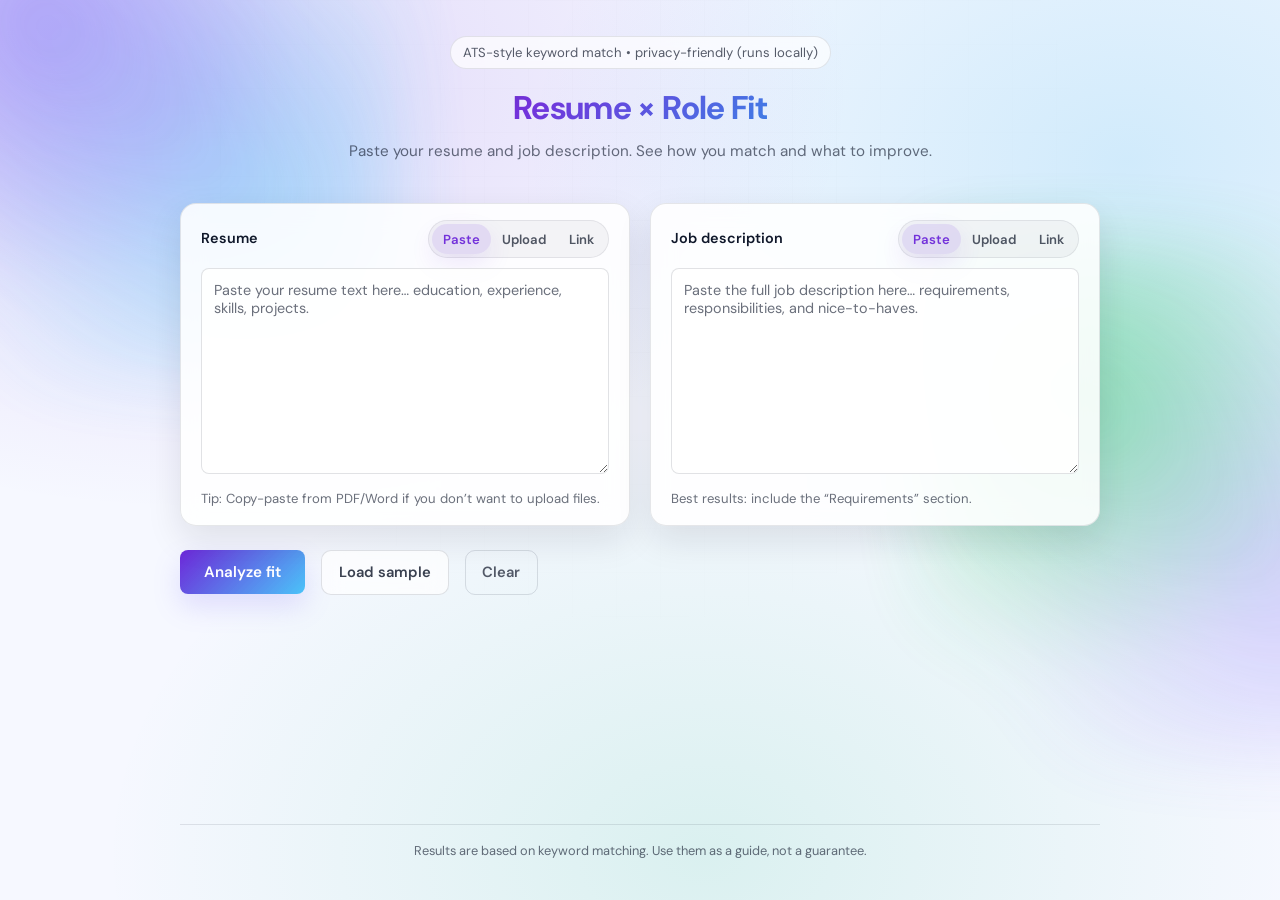
==== static/index.html @ 7de111f0 "Add files via upload" ====
<!DOCTYPE html>
<html lang="en">
<head>
  <meta charset="UTF-8" />
  <meta name="viewport" content="width=device-width, initial-scale=1.0" />
  <title>Resume × Role Fit</title>
  <link rel="preconnect" href="https://fonts.googleapis.com" />
  <link rel="preconnect" href="https://fonts.gstatic.com" crossorigin />
  <link href="https://fonts.googleapis.com/css2?family=DM+Sans:ital,opsz,wght@0,9..40,400;0,9..40,500;0,9..40,600;0,9..40,700&family=JetBrains+Mono:wght@400;500&display=swap" rel="stylesheet" />
  <link rel="stylesheet" href="styles.css" />
</head>
<body>
  <div class="bg" aria-hidden="true">
    <div class="blob blob-a"></div>
    <div class="blob blob-b"></div>
    <div class="grid"></div>
  </div>

  <div class="app">
    <header class="header">
      <div class="badge">ATS-style keyword match • privacy-friendly (runs locally)</div>
      <h1>Resume × Role Fit</h1>
      <p class="tagline">Paste your resume and job description. See how you match and what to improve.</p>
    </header>

    <main class="main">
      <section class="inputs">
        <div class="input-card">
          <div class="input-head">
            <label for="resume">Resume</label>
            <div class="mode-tabs" data-group="resume" role="tablist" aria-label="Resume input mode">
              <button type="button" class="tab is-active" data-mode="paste" role="tab" aria-selected="true">Paste</button>
              <button type="button" class="tab" data-mode="file" role="tab" aria-selected="false">Upload</button>
              <button type="button" class="tab" data-mode="link" role="tab" aria-selected="false">Link</button>
            </div>
          </div>

          <div class="mode-panel" data-group="resume" data-mode="paste">
            <textarea id="resume" placeholder="Paste your resume text here… education, experience, skills, projects." rows="10"></textarea>
            <p class="hint">Tip: Copy-paste from PDF/Word if you don’t want to upload files.</p>
          </div>

          <div class="mode-panel is-hidden" data-group="resume" data-mode="file">
            <input id="resume-file" class="file" type="file" accept=".pdf,.docx,.txt,.png,.jpg,.jpeg,.webp" />
            <p class="hint">Supported: PDF, DOCX, TXT. Images use OCR (may require installing Tesseract).</p>
          </div>

          <div class="mode-panel is-hidden" data-group="resume" data-mode="link">
            <input id="resume-link" class="text" type="url" inputmode="url" placeholder="Paste a link to the resume / listing (PDF, DOCX, or a webpage)" />
            <p class="hint">If the link is private or requires login, paste the text instead.</p>
          </div>
        </div>
        <div class="input-card">
          <div class="input-head">
            <label for="job">Job description</label>
            <div class="mode-tabs" data-group="job" role="tablist" aria-label="Job input mode">
              <button type="button" class="tab is-active" data-mode="paste" role="tab" aria-selected="true">Paste</button>
              <button type="button" class="tab" data-mode="file" role="tab" aria-selected="false">Upload</button>
              <button type="button" class="tab" data-mode="link" role="tab" aria-selected="false">Link</button>
            </div>
          </div>

          <div class="mode-panel" data-group="job" data-mode="paste">
            <textarea id="job" placeholder="Paste the full job description here… requirements, responsibilities, and nice-to-haves." rows="10"></textarea>
            <p class="hint">Best results: include the “Requirements” section.</p>
          </div>

          <div class="mode-panel is-hidden" data-group="job" data-mode="file">
            <input id="job-file" class="file" type="file" accept=".pdf,.docx,.txt,.png,.jpg,.jpeg,.webp" />
            <p class="hint">Supported: PDF, DOCX, TXT. Images use OCR (may require installing Tesseract).</p>
          </div>

          <div class="mode-panel is-hidden" data-group="job" data-mode="link">
            <input id="job-link" class="text" type="url" inputmode="url" placeholder="Paste the job post link (webpage or PDF)" />
            <p class="hint">If the job post is behind a login, paste the text instead.</p>
          </div>
        </div>
      </section>

      <div class="actions">
        <button type="button" id="analyze" class="btn-analyze">Analyze fit</button>
        <button type="button" id="sample" class="btn-secondary">Load sample</button>
        <button type="button" id="clear" class="btn-ghost">Clear</button>
        <p id="status" class="status" aria-live="polite"></p>
      </div>

      <section id="results" class="results hidden" aria-live="polite">
        <div class="mini-stats" role="group" aria-label="Match summary">
          <div class="mini-stat">
            <div class="mini-k">Matched</div>
            <div class="mini-v"><span id="matched-count">—</span> / <span id="required-count">—</span></div>
          </div>
          <div class="mini-stat">
            <div class="mini-k">Gaps</div>
            <div class="mini-v" id="gap-count">—</div>
          </div>
          <div class="mini-stat">
            <div class="mini-k">Tip</div>
            <div class="mini-v mini-tip">Add missing skills to projects/experience bullets (only if true).</div>
          </div>
        </div>

        <div class="score-cards">
          <div class="score-card compatibility">
            <div class="score-top">
              <div>
                <span class="score-label">Compatibility</span>
                <p class="score-hint">How many job skills you already show</p>
              </div>
              <div id="compat-ring" class="ring" style="--p: 0">
                <div class="ring-inner">
                  <div class="ring-value"><span id="compat-value">—</span><span class="ring-suffix">%</span></div>
                  <div class="ring-sub">match</div>
                </div>
              </div>
            </div>
          </div>
          <div class="score-card chance">
            <div class="score-top">
              <div>
                <span class="score-label">Selection chance</span>
                <p class="score-hint">Heuristic shortlist estimate (guidance only)</p>
              </div>
              <div id="chance-ring" class="ring ring-accent" style="--p: 0">
                <div class="ring-inner">
                  <div class="ring-value"><span id="chance-value">—</span><span class="ring-suffix">%</span></div>
                  <div class="ring-sub">chance</div>
                </div>
              </div>
            </div>
          </div>
        </div>

        <div class="panels">
          <div class="panel strong">
            <h2>You’re strong in</h2>
            <p class="panel-desc">Skills from the job that appear in your resume.</p>
            <ul id="strong-list" class="skill-list"></ul>
          </div>
          <div class="panel improve">
            <h2>Consider working on</h2>
            <p class="panel-desc">Skills the job asks for that aren’t clearly reflected yet.</p>
            <ul id="improve-list" class="skill-list"></ul>
          </div>
          <div class="panel other">
            <h2>Other relevant skills</h2>
            <p class="panel-desc">Skills in your resume that weren’t in the job description.</p>
            <ul id="other-list" class="skill-list"></ul>
          </div>
        </div>

        <div class="insights">
          <div class="insight-card">
            <h2>Fit summary</h2>
            <p id="fit-summary" class="insight-text">—</p>
          </div>

          <div class="insight-card">
            <h2>Major alignment</h2>
            <div id="alignment-list" class="stack"></div>
            <h3 class="subhead">Major gaps</h3>
            <div id="gaps-list" class="stack"></div>
          </div>

          <div class="insight-card">
            <h2>Topics to prepare</h2>
            <div id="topics-list" class="topics"></div>
          </div>
        </div>
      </section>
    </main>

    <footer class="footer">
      <p>Results are based on keyword matching. Use them as a guide, not a guarantee.</p>
    </footer>
  </div>
  <script src="script.js"></script>
</body>
</html>
---- static/styles.css ----
:root {
  --bg: #f6f8ff;
  --surface: rgba(255, 255, 255, 0.88);
  --surface2: rgba(255, 255, 255, 0.72);
  --border: rgba(17, 24, 39, 0.10);
  --text: #0f172a;
  --text-muted: rgba(15, 23, 42, 0.62);
  --accent: #6d28d9;
  --accent-dim: #5b21b6;
  --accent2: #10b981;
  --accent3: #0ea5e9;
  --strong: #4ade80;
  --improve: #fbbf24;
  --other: #60a5fa;
  --radius: 12px;
  --radius-lg: 16px;
  --shadow: 0 20px 65px rgba(15, 23, 42, 0.12);
  --shadow-soft: 0 14px 35px rgba(15, 23, 42, 0.10);
  --font: "DM Sans", system-ui, sans-serif;
  --font-mono: "JetBrains Mono", monospace;
}

* {
  box-sizing: border-box;
}

body {
  margin: 0;
  min-height: 100vh;
  background: radial-gradient(1100px 700px at 15% 10%, rgba(109, 40, 217, 0.16), transparent 60%),
              radial-gradient(1000px 720px at 88% 18%, rgba(14, 165, 233, 0.16), transparent 60%),
              radial-gradient(1000px 720px at 55% 95%, rgba(16, 185, 129, 0.12), transparent 60%),
              var(--bg);
  color: var(--text);
  font-family: var(--font);
  font-size: 16px;
  line-height: 1.5;
}

.bg {
  position: fixed;
  inset: 0;
  pointer-events: none;
  z-index: 0;
}

.blob {
  position: absolute;
  width: 520px;
  height: 520px;
  filter: blur(36px);
  opacity: 0.85;
  transform: translate3d(0, 0, 0);
}

.blob-a {
  left: -120px;
  top: -140px;
  background: radial-gradient(circle at 30% 30%, rgba(124, 108, 246, 0.65), transparent 55%),
              radial-gradient(circle at 70% 65%, rgba(56, 189, 248, 0.45), transparent 60%);
}

.blob-b {
  right: -160px;
  top: 240px;
  background: radial-gradient(circle at 30% 30%, rgba(34, 197, 94, 0.55), transparent 55%),
              radial-gradient(circle at 70% 65%, rgba(124, 108, 246, 0.35), transparent 60%);
}

.grid {
  position: absolute;
  inset: 0;
  opacity: 0.18;
  background-image:
    linear-gradient(to right, rgba(15, 23, 42, 0.06) 1px, transparent 1px),
    linear-gradient(to bottom, rgba(15, 23, 42, 0.06) 1px, transparent 1px);
  background-size: 44px 44px;
  mask-image: radial-gradient(circle at 50% 20%, rgba(0,0,0,1), transparent 72%);
}

.app {
  max-width: 960px;
  margin: 0 auto;
  padding: 2.25rem 1.25rem 2.5rem;
  min-height: 100vh;
  display: flex;
  flex-direction: column;
  position: relative;
  z-index: 1;
}

.header {
  text-align: center;
  margin-bottom: 2.5rem;
}

.badge {
  display: inline-flex;
  align-items: center;
  gap: 0.5rem;
  padding: 0.35rem 0.75rem;
  margin-bottom: 0.9rem;
  border-radius: 999px;
  background: rgba(255, 255, 255, 0.70);
  border: 1px solid rgba(15, 23, 42, 0.10);
  color: rgba(15, 23, 42, 0.70);
  font-size: 0.82rem;
  backdrop-filter: blur(10px);
}

.header h1 {
  font-size: 2.05rem;
  font-weight: 700;
  letter-spacing: -0.02em;
  margin: 0 0 0.5rem;
  background: linear-gradient(135deg, rgba(15, 23, 42, 1) 0%, rgba(109, 40, 217, 0.95) 38%, rgba(14, 165, 233, 0.92) 82%);
  -webkit-background-clip: text;
  -webkit-text-fill-color: transparent;
  background-clip: text;
}

.tagline {
  color: var(--text-muted);
  font-size: 0.95rem;
  margin: 0;
}

.main {
  flex: 1;
}

.inputs {
  display: grid;
  grid-template-columns: 1fr 1fr;
  gap: 1.25rem;
  margin-bottom: 1.5rem;
}

@media (max-width: 700px) {
  .inputs {
    grid-template-columns: 1fr;
  }
}

.input-card {
  background: var(--surface);
  border: 1px solid var(--border);
  border-radius: var(--radius-lg);
  padding: 1rem 1.25rem;
  box-shadow: var(--shadow-soft);
  backdrop-filter: blur(12px);
}

.input-head {
  display: flex;
  align-items: center;
  justify-content: space-between;
  gap: 0.75rem;
  margin-bottom: 0.65rem;
}

.input-card label {
  display: block;
  font-weight: 600;
  font-size: 0.9rem;
  margin-bottom: 0;
  color: var(--text);
}

.mode-tabs {
  display: inline-flex;
  align-items: center;
  padding: 0.2rem;
  border-radius: 999px;
  background: rgba(15, 23, 42, 0.04);
  border: 1px solid rgba(15, 23, 42, 0.08);
}

.tab {
  appearance: none;
  border: 0;
  background: transparent;
  color: rgba(15, 23, 42, 0.72);
  font-family: var(--font);
  font-weight: 600;
  font-size: 0.82rem;
  padding: 0.38rem 0.7rem;
  border-radius: 999px;
  cursor: pointer;
  transition: background 0.2s, color 0.2s, box-shadow 0.2s;
}

.tab:hover {
  background: rgba(15, 23, 42, 0.05);
}

.tab.is-active {
  background: rgba(109, 40, 217, 0.12);
  color: rgba(109, 40, 217, 0.95);
  box-shadow: 0 10px 25px rgba(109, 40, 217, 0.10);
}

.mode-panel.is-hidden {
  display: none;
}

.hint {
  margin: 0.5rem 0 0;
  font-size: 0.82rem;
  color: var(--text-muted);
}

.input-card input.text {
  width: 100%;
  padding: 0.75rem;
  background: rgba(255, 255, 255, 0.85);
  border: 1px solid rgba(15, 23, 42, 0.12);
  border-radius: 10px;
  color: var(--text);
  font-family: var(--font);
  font-size: 0.92rem;
  transition: border-color 0.2s, box-shadow 0.2s;
}

.input-card input.text::placeholder {
  color: rgba(15, 23, 42, 0.45);
}

.input-card input.text:focus {
  outline: none;
  border-color: rgba(109, 40, 217, 0.55);
  box-shadow: 0 0 0 4px rgba(109, 40, 217, 0.12);
}

.input-card input.file {
  width: 100%;
}

.input-card textarea {
  width: 100%;
  min-height: 180px;
  padding: 0.75rem;
  background: rgba(255, 255, 255, 0.85);
  border: 1px solid rgba(15, 23, 42, 0.12);
  border-radius: 8px;
  color: var(--text);
  font-family: var(--font);
  font-size: 0.9rem;
  resize: vertical;
  transition: border-color 0.2s, box-shadow 0.2s;
}

.input-card textarea::placeholder {
  color: var(--text-muted);
}

.input-card textarea:focus {
  outline: none;
  border-color: rgba(109, 40, 217, 0.55);
  box-shadow: 0 0 0 4px rgba(109, 40, 217, 0.12);
}

.actions {
  display: flex;
  align-items: center;
  gap: 1rem;
  margin-bottom: 2rem;
  flex-wrap: wrap;
}

.btn-analyze {
  padding: 0.75rem 1.5rem;
  background: linear-gradient(135deg, var(--accent) 0%, rgba(56, 189, 248, 0.90) 100%);
  color: #fff;
  border: none;
  border-radius: 8px;
  font-family: var(--font);
  font-weight: 600;
  font-size: 0.95rem;
  cursor: pointer;
  transition: transform 0.12s, box-shadow 0.2s, filter 0.2s;
  box-shadow: 0 12px 28px rgba(124, 108, 246, 0.20);
}

.btn-analyze:hover {
  filter: brightness(1.05);
}

.btn-analyze:active {
  transform: scale(0.98);
}

.btn-secondary,
.btn-ghost {
  padding: 0.72rem 1.05rem;
  border-radius: 10px;
  font-family: var(--font);
  font-weight: 600;
  font-size: 0.92rem;
  cursor: pointer;
  transition: transform 0.12s, box-shadow 0.2s, background 0.2s, border-color 0.2s;
}

.btn-secondary {
  background: rgba(255, 255, 255, 0.70);
  border: 1px solid rgba(15, 23, 42, 0.12);
  color: rgba(15, 23, 42, 0.82);
  backdrop-filter: blur(10px);
}

.btn-secondary:hover {
  background: rgba(255, 255, 255, 0.85);
  border-color: rgba(15, 23, 42, 0.14);
}

.btn-ghost {
  background: transparent;
  border: 1px solid rgba(15, 23, 42, 0.12);
  color: rgba(15, 23, 42, 0.70);
}

.btn-ghost:hover {
  background: rgba(15, 23, 42, 0.04);
}

.btn-analyze:disabled {
  opacity: 0.6;
  cursor: not-allowed;
}

.status {
  font-size: 0.9rem;
  color: var(--text-muted);
  margin: 0;
}

.status.error {
  color: #f87171;
}

.results {
  margin-top: 0.5rem;
}

.results.hidden {
  display: none;
}

.mini-stats {
  display: grid;
  grid-template-columns: 160px 120px 1fr;
  gap: 0.75rem;
  margin-bottom: 1rem;
}

@media (max-width: 800px) {
  .mini-stats {
    grid-template-columns: 1fr;
  }
}

.mini-stat {
  background: var(--surface);
  border: 1px solid var(--border);
  border-radius: var(--radius-lg);
  padding: 0.9rem 1rem;
  box-shadow: var(--shadow-soft);
  backdrop-filter: blur(12px);
}

.mini-k {
  font-size: 0.78rem;
  color: var(--text-muted);
  margin-bottom: 0.2rem;
}

.mini-v {
  font-size: 0.95rem;
  font-weight: 650;
  color: rgba(15, 23, 42, 0.85);
}

.mini-tip {
  font-weight: 500;
  color: rgba(15, 23, 42, 0.70);
}

.score-cards {
  display: grid;
  grid-template-columns: 1fr 1fr;
  gap: 1rem;
  margin-bottom: 2rem;
}

@media (max-width: 500px) {
  .score-cards {
    grid-template-columns: 1fr;
  }
}

.score-card {
  background: var(--surface);
  border: 1px solid var(--border);
  border-radius: var(--radius-lg);
  padding: 1.25rem 1.5rem;
  box-shadow: var(--shadow);
  backdrop-filter: blur(12px);
}

.score-card.compatibility {
  border-left: 3px solid var(--strong);
}

.score-card.chance {
  border-left: 3px solid var(--accent);
}

.score-label {
  display: block;
  font-size: 0.85rem;
  font-weight: 500;
  color: var(--text-muted);
  margin-bottom: 0.25rem;
}

.score-hint {
  font-size: 0.8rem;
  color: var(--text-muted);
  margin: 0.25rem 0 0;
}

.score-top {
  display: flex;
  align-items: center;
  justify-content: space-between;
  gap: 1.25rem;
}

.ring {
  --p: 0;
  width: 96px;
  height: 96px;
  border-radius: 999px;
  background: conic-gradient(
    from 225deg,
    rgba(74, 222, 128, 0.95) 0%,
    rgba(74, 222, 128, 0.95) calc(var(--p) * 1%),
    rgba(15, 23, 42, 0.10) calc(var(--p) * 1%),
    rgba(15, 23, 42, 0.10) 100%
  );
  display: grid;
  place-items: center;
  box-shadow: 0 18px 38px rgba(15, 23, 42, 0.14);
}

.ring.ring-accent {
  background: conic-gradient(
    from 225deg,
    rgba(109, 40, 217, 0.95) 0%,
    rgba(109, 40, 217, 0.95) calc(var(--p) * 1%),
    rgba(15, 23, 42, 0.10) calc(var(--p) * 1%),
    rgba(15, 23, 42, 0.10) 100%
  );
}

.ring-inner {
  width: 76px;
  height: 76px;
  border-radius: 999px;
  background: rgba(255, 255, 255, 0.92);
  border: 1px solid rgba(15, 23, 42, 0.10);
  display: grid;
  place-items: center;
  text-align: center;
}

.ring-value {
  font-family: var(--font-mono);
  font-weight: 700;
  font-size: 1.15rem;
  letter-spacing: -0.02em;
}

.ring-suffix {
  font-family: var(--font-mono);
  font-weight: 600;
  font-size: 0.95rem;
  color: rgba(15, 23, 42, 0.60);
  margin-left: 1px;
}

.ring-sub {
  margin-top: -2px;
  font-size: 0.72rem;
  color: rgba(15, 23, 42, 0.55);
}

.panels {
  display: grid;
  grid-template-columns: 1fr 1fr 1fr;
  gap: 1rem;
}

@media (max-width: 800px) {
  .panels {
    grid-template-columns: 1fr;
  }
}

.panel {
  background: var(--surface);
  border: 1px solid var(--border);
  border-radius: var(--radius-lg);
  padding: 1.25rem;
  box-shadow: var(--shadow-soft);
  backdrop-filter: blur(12px);
}

.panel.strong {
  border-top: 3px solid var(--strong);
}

.panel.improve {
  border-top: 3px solid var(--improve);
}

.panel.other {
  border-top: 3px solid var(--other);
}

.panel h2 {
  font-size: 1rem;
  font-weight: 600;
  margin: 0 0 0.35rem;
}

.panel-desc {
  font-size: 0.8rem;
  color: var(--text-muted);
  margin: 0 0 0.75rem;
}

.skill-list {
  list-style: none;
  padding: 0;
  margin: 0;
  display: flex;
  flex-wrap: wrap;
  gap: 0.4rem;
}

.skill-list li {
  display: inline-block;
  padding: 0.25rem 0.5rem;
  background: rgba(15, 23, 42, 0.04);
  border-radius: 6px;
  font-size: 0.8rem;
  font-family: var(--font-mono);
  border: 1px solid rgba(15, 23, 42, 0.08);
}

.panel.strong .skill-list li {
  color: var(--strong);
  border: 1px solid rgba(74, 222, 128, 0.3);
}

.panel.improve .skill-list li {
  color: var(--improve);
  border: 1px solid rgba(251, 191, 36, 0.3);
}

.panel.other .skill-list li {
  color: var(--other);
  border: 1px solid rgba(96, 165, 250, 0.3);
}

.skill-list.empty::after {
  content: "None identified";
  font-size: 0.85rem;
  color: var(--text-muted);
}

.insights {
  margin-top: 1.25rem;
  display: grid;
  grid-template-columns: 1fr 1fr 1fr;
  gap: 1rem;
}

@media (max-width: 900px) {
  .insights {
    grid-template-columns: 1fr;
  }
}

.insight-card {
  background: var(--surface);
  border: 1px solid var(--border);
  border-radius: var(--radius-lg);
  padding: 1.25rem;
  box-shadow: var(--shadow-soft);
  backdrop-filter: blur(12px);
}

.insight-card h2 {
  font-size: 1rem;
  font-weight: 700;
  margin: 0 0 0.5rem;
}

.insight-text {
  margin: 0;
  color: rgba(15, 23, 42, 0.75);
  font-size: 0.92rem;
}

.subhead {
  margin: 0.9rem 0 0.5rem;
  font-size: 0.86rem;
  color: rgba(15, 23, 42, 0.70);
  font-weight: 700;
  letter-spacing: 0.01em;
  text-transform: uppercase;
}

.stack {
  display: flex;
  flex-direction: column;
  gap: 0.55rem;
}

.pill {
  display: inline-flex;
  flex-wrap: wrap;
  align-items: center;
  gap: 0.4rem;
  padding: 0.55rem 0.65rem;
  border-radius: 12px;
  background: rgba(15, 23, 42, 0.04);
  border: 1px solid rgba(15, 23, 42, 0.08);
}

.pill .pill-title {
  font-weight: 800;
  font-size: 0.86rem;
  color: rgba(15, 23, 42, 0.80);
}

.pill .pill-meta {
  font-family: var(--font-mono);
  font-size: 0.78rem;
  color: rgba(15, 23, 42, 0.62);
}

.topics {
  display: flex;
  flex-direction: column;
  gap: 0.65rem;
}

.topic {
  padding: 0.7rem 0.8rem;
  border-radius: 12px;
  background: rgba(109, 40, 217, 0.06);
  border: 1px solid rgba(109, 40, 217, 0.12);
}

.topic .topic-skill {
  font-family: var(--font-mono);
  font-weight: 700;
  color: rgba(109, 40, 217, 0.95);
  font-size: 0.84rem;
  margin-bottom: 0.35rem;
}

.topic ul {
  margin: 0.35rem 0 0;
  padding-left: 1.1rem;
  color: rgba(15, 23, 42, 0.72);
  font-size: 0.9rem;
}

.footer {
  margin-top: 2.5rem;
  padding-top: 1rem;
  border-top: 1px solid var(--border);
  text-align: center;
}

.footer p {
  font-size: 0.8rem;
  color: var(--text-muted);
  margin: 0;
}
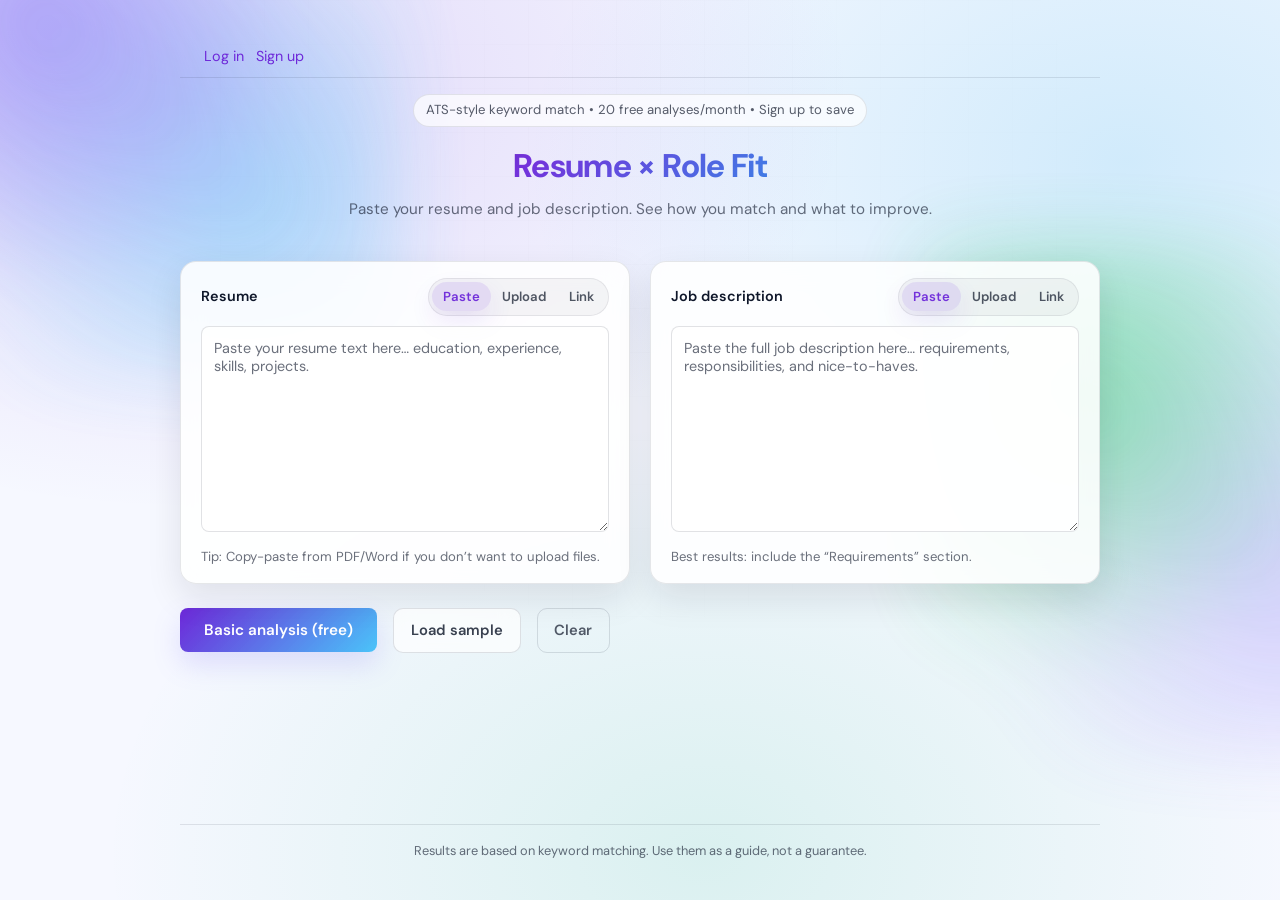
==== commit 448f31c6: "Add files via upload" ====
--- a/static/index.html
+++ b/static/index.html
@@ -3,7 +3,15 @@
 <head>
   <meta charset="UTF-8" />
   <meta name="viewport" content="width=device-width, initial-scale=1.0" />
-  <title>Resume × Role Fit</title>
+  <title>Resume × Role Fit – Check How Your Resume Matches a Job</title>
+  <meta name="description" content="Paste your resume and a job description. Get a compatibility score, skills you match, gaps to work on, and topics to prepare. Free, privacy-friendly tool." />
+  <meta name="robots" content="index, follow" />
+  <!-- For SEO: replace the next line with your real tool URL, e.g. https://resume-job-analyzer.onrender.com -->
+  <link rel="canonical" href="https://resume-job-analyzer.onrender.com/" />
+  <meta property="og:title" content="Resume × Role Fit – Check How Your Resume Matches a Job" />
+  <meta property="og:description" content="Paste your resume and job description. Get compatibility score, skills match, and topics to prepare. Free tool." />
+  <meta property="og:type" content="website" />
+  <meta property="og:url" content="https://resume-job-analyzer.onrender.com/" />
   <link rel="preconnect" href="https://fonts.googleapis.com" />
   <link rel="preconnect" href="https://fonts.gstatic.com" crossorigin />
   <link href="https://fonts.googleapis.com/css2?family=DM+Sans:ital,opsz,wght@0,9..40,400;0,9..40,500;0,9..40,600;0,9..40,700&family=JetBrains+Mono:wght@400;500&display=swap" rel="stylesheet" />
@@ -17,8 +25,19 @@
   </div>
 
   <div class="app">
+    <nav class="auth-bar" id="authBar">
+      <div class="auth-bar-inner">
+        <span id="authUser" class="auth-user"></span>
+        <span id="authUsage" class="auth-usage"></span>
+        <a href="/login" id="authLogin" class="auth-link">Log in</a>
+        <a href="/signup" id="authSignup" class="auth-link">Sign up</a>
+        <button type="button" id="authUpgrade" class="btn-upgrade hidden">Upgrade — $10/mo</button>
+        <button type="button" id="authTopup" class="btn-topup hidden">Buy top-up $1</button>
+        <button type="button" id="authLogout" class="btn-ghost hidden">Log out</button>
+      </div>
+    </nav>
     <header class="header">
-      <div class="badge">ATS-style keyword match • privacy-friendly (runs locally)</div>
+      <div class="badge">ATS-style keyword match • 20 free analyses/month • Sign up to save</div>
       <h1>Resume × Role Fit</h1>
       <p class="tagline">Paste your resume and job description. See how you match and what to improve.</p>
     </header>
@@ -78,7 +97,8 @@
       </section>
 
       <div class="actions">
-        <button type="button" id="analyze" class="btn-analyze">Analyze fit</button>
+        <button type="button" id="analyze" class="btn-analyze">Basic analysis (free)</button>
+        <button type="button" id="analyzeDetailed" class="btn-secondary hidden">Detailed report (upgraded)</button>
         <button type="button" id="sample" class="btn-secondary">Load sample</button>
         <button type="button" id="clear" class="btn-ghost">Clear</button>
         <p id="status" class="status" aria-live="polite"></p>
@@ -167,6 +187,11 @@
             <div id="topics-list" class="topics"></div>
           </div>
         </div>
+
+        <section id="detailedResults" class="detailed-results hidden">
+          <h2>Detailed report</h2>
+          <div id="detailed-content" class="detailed-content"></div>
+        </section>
       </section>
     </main>
 
--- a/static/styles.css
+++ b/static/styles.css
@@ -89,6 +89,59 @@
   z-index: 1;
 }
 
+.hidden {
+  display: none !important;
+}
+
+.auth-bar {
+  margin-bottom: 1rem;
+  padding: 0.6rem 0;
+  border-bottom: 1px solid var(--border);
+}
+.auth-bar-inner {
+  display: flex;
+  align-items: center;
+  flex-wrap: wrap;
+  gap: 0.75rem;
+}
+.auth-user { font-size: 0.9rem; font-weight: 600; }
+.auth-usage { font-size: 0.82rem; color: var(--text-muted); }
+.auth-link { font-size: 0.9rem; color: var(--accent); text-decoration: none; }
+.auth-link:hover { text-decoration: underline; }
+.btn-upgrade {
+  padding: 0.4rem 0.8rem;
+  font-size: 0.85rem;
+  font-weight: 600;
+  background: var(--accent);
+  color: #fff;
+  border: none;
+  border-radius: 8px;
+  cursor: pointer;
+  font-family: var(--font);
+}
+.btn-topup {
+  padding: 0.4rem 0.8rem;
+  font-size: 0.85rem;
+  background: var(--accent2);
+  color: #fff;
+  border: none;
+  border-radius: 8px;
+  cursor: pointer;
+  font-family: var(--font);
+}
+.detailed-results { margin-top: 1.5rem; }
+.detailed-results h2 { font-size: 1.1rem; margin-bottom: 0.75rem; }
+.detailed-content {
+  background: var(--surface);
+  border: 1px solid var(--border);
+  border-radius: var(--radius);
+  padding: 1.25rem;
+  font-size: 0.92rem;
+  line-height: 1.6;
+}
+.detailed-content h3 { font-size: 0.95rem; margin: 1rem 0 0.4rem; }
+.detailed-content ul { margin: 0.25rem 0; padding-left: 1.25rem; }
+
 .header {
   text-align: center;
   margin-bottom: 2.5rem;
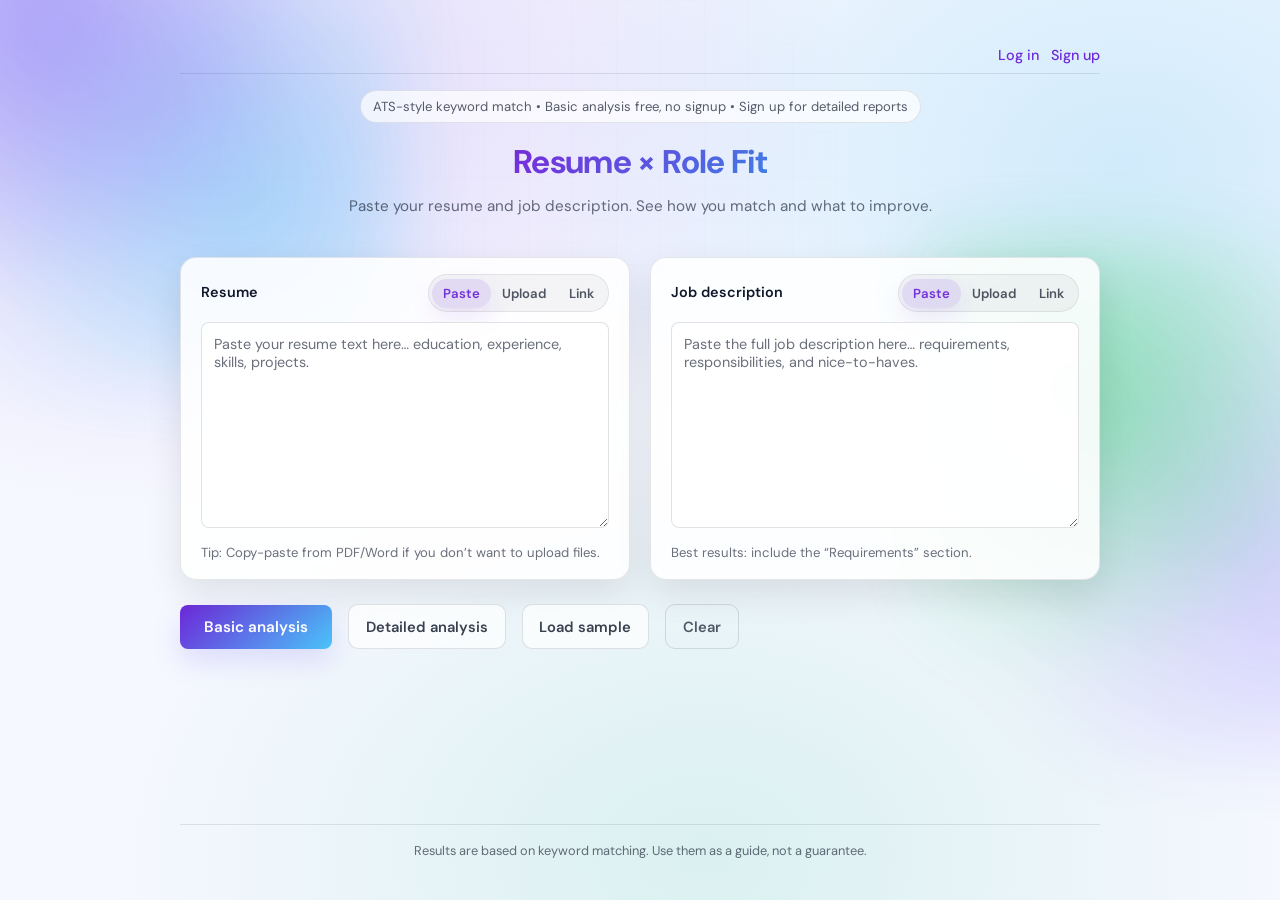
==== commit 0a59c87b: "Add files via upload" ====
--- a/static/index.html
+++ b/static/index.html
@@ -27,17 +27,21 @@
   <div class="app">
     <nav class="auth-bar" id="authBar">
       <div class="auth-bar-inner">
-        <span id="authUser" class="auth-user"></span>
-        <span id="authUsage" class="auth-usage"></span>
-        <a href="/login" id="authLogin" class="auth-link">Log in</a>
-        <a href="/signup" id="authSignup" class="auth-link">Sign up</a>
-        <button type="button" id="authUpgrade" class="btn-upgrade hidden">Upgrade — $10/mo</button>
-        <button type="button" id="authTopup" class="btn-topup hidden">Buy top-up $1</button>
-        <button type="button" id="authLogout" class="btn-ghost hidden">Log out</button>
+        <div class="auth-bar-left">
+          <span id="authUser" class="auth-user"></span>
+          <span id="authUsage" class="auth-usage"></span>
+        </div>
+        <div class="auth-bar-right">
+          <button type="button" id="authLogin" class="auth-link btn-link">Log in</button>
+          <button type="button" id="authSignup" class="auth-link btn-link">Sign up</button>
+          <button type="button" id="authUpgrade" class="btn-upgrade hidden">Upgrade — $10/mo</button>
+          <button type="button" id="authTopup" class="btn-topup hidden">Buy top-up $1</button>
+          <button type="button" id="authLogout" class="btn-ghost hidden">Log out</button>
+        </div>
       </div>
     </nav>
     <header class="header">
-      <div class="badge">ATS-style keyword match • 20 free analyses/month • Sign up to save</div>
+      <div class="badge">ATS-style keyword match • Basic analysis free, no signup • Sign up for detailed reports</div>
       <h1>Resume × Role Fit</h1>
       <p class="tagline">Paste your resume and job description. See how you match and what to improve.</p>
     </header>
@@ -97,11 +101,15 @@
       </section>
 
       <div class="actions">
-        <button type="button" id="analyze" class="btn-analyze">Basic analysis (free)</button>
-        <button type="button" id="analyzeDetailed" class="btn-secondary hidden">Detailed report (upgraded)</button>
+        <button type="button" id="analyze" class="btn-analyze">Basic analysis</button>
+        <button type="button" id="analyzeDetailed" class="btn-secondary">Detailed analysis</button>
         <button type="button" id="sample" class="btn-secondary">Load sample</button>
         <button type="button" id="clear" class="btn-ghost">Clear</button>
         <p id="status" class="status" aria-live="polite"></p>
+      </div>
+      <div id="detailedGateMessage" class="detailed-gate hidden" role="alert">
+        <p id="detailedGateText"></p>
+        <div id="detailedGateActions" class="detailed-gate-actions"></div>
       </div>
 
       <section id="results" class="results hidden" aria-live="polite">
@@ -199,6 +207,72 @@
       <p>Results are based on keyword matching. Use them as a guide, not a guarantee.</p>
     </footer>
   </div>
+
+  <!-- Login modal -->
+  <div id="loginModal" class="modal hidden" role="dialog" aria-labelledby="loginModalTitle" aria-modal="true">
+    <div class="modal-backdrop" data-dismiss="loginModal"></div>
+    <div class="modal-box">
+      <h2 id="loginModalTitle" class="modal-title">Log in</h2>
+      <form id="loginForm" class="modal-form">
+        <label for="loginEmail">Email</label>
+        <input type="email" id="loginEmail" name="email" required autocomplete="email" />
+        <label for="loginPassword">Password</label>
+        <input type="password" id="loginPassword" name="password" required autocomplete="current-password" />
+        <button type="submit" class="btn-analyze">Log in</button>
+        <button type="button" id="forgotPasswordTrigger" class="btn-ghost btn-link-small">Forgot password?</button>
+      </form>
+      <button type="button" class="modal-close" data-dismiss="loginModal" aria-label="Close">&times;</button>
+    </div>
+  </div>
+
+  <!-- Signup modal -->
+  <div id="signupModal" class="modal hidden" role="dialog" aria-labelledby="signupModalTitle" aria-modal="true">
+    <div class="modal-backdrop" data-dismiss="signupModal"></div>
+    <div class="modal-box">
+      <h2 id="signupModalTitle" class="modal-title">Sign up</h2>
+      <form id="signupForm" class="modal-form">
+        <label for="signupEmail">Email</label>
+        <input type="email" id="signupEmail" name="email" required autocomplete="email" />
+        <label for="signupPassword">Password</label>
+        <input type="password" id="signupPassword" name="password" required autocomplete="new-password" minlength="6" />
+        <button type="submit" class="btn-analyze">Create account</button>
+      </form>
+      <button type="button" class="modal-close" data-dismiss="signupModal" aria-label="Close">&times;</button>
+    </div>
+  </div>
+
+  <!-- Forgot password (request OTP) modal -->
+  <div id="forgotModal" class="modal hidden" role="dialog" aria-labelledby="forgotModalTitle" aria-modal="true">
+    <div class="modal-backdrop" data-dismiss="forgotModal"></div>
+    <div class="modal-box">
+      <h2 id="forgotModalTitle" class="modal-title">Reset password</h2>
+      <p class="modal-desc">Enter your email. We’ll send you a one-time code to reset your password.</p>
+      <form id="forgotForm" class="modal-form">
+        <label for="forgotEmail">Email</label>
+        <input type="email" id="forgotEmail" name="email" required autocomplete="email" />
+        <button type="submit" class="btn-analyze">Send OTP</button>
+      </form>
+      <button type="button" class="modal-close" data-dismiss="forgotModal" aria-label="Close">&times;</button>
+    </div>
+  </div>
+
+  <!-- Reset password (enter OTP + new password) modal -->
+  <div id="resetModal" class="modal hidden" role="dialog" aria-labelledby="resetModalTitle" aria-modal="true">
+    <div class="modal-backdrop" data-dismiss="resetModal"></div>
+    <div class="modal-box">
+      <h2 id="resetModalTitle" class="modal-title">Enter OTP and new password</h2>
+      <form id="resetForm" class="modal-form">
+        <input type="hidden" id="resetEmail" name="email" />
+        <label for="resetOtp">OTP (check your email)</label>
+        <input type="text" id="resetOtp" name="otp" required placeholder="6-digit code" maxlength="6" pattern="[0-9]*" inputmode="numeric" />
+        <label for="resetNewPassword">New password</label>
+        <input type="password" id="resetNewPassword" name="new_password" required minlength="6" autocomplete="new-password" />
+        <button type="submit" class="btn-analyze">Reset password</button>
+      </form>
+      <button type="button" class="modal-close" data-dismiss="resetModal" aria-label="Close">&times;</button>
+    </div>
+  </div>
+
   <script src="script.js"></script>
 </body>
 </html>
--- a/static/styles.css
+++ b/static/styles.css
@@ -101,13 +101,108 @@
 .auth-bar-inner {
   display: flex;
   align-items: center;
+  justify-content: space-between;
   flex-wrap: wrap;
   gap: 0.75rem;
 }
+.auth-bar-left {
+  display: flex;
+  align-items: center;
+  flex-wrap: wrap;
+  gap: 0.75rem;
+}
+.auth-bar-right {
+  display: flex;
+  align-items: center;
+  gap: 0.75rem;
+  margin-left: auto;
+}
 .auth-user { font-size: 0.9rem; font-weight: 600; }
 .auth-usage { font-size: 0.82rem; color: var(--text-muted); }
-.auth-link { font-size: 0.9rem; color: var(--accent); text-decoration: none; }
+.auth-link.btn-link,
+.auth-link {
+  font-size: 0.9rem;
+  color: var(--accent);
+  background: none;
+  border: none;
+  cursor: pointer;
+  font-family: var(--font);
+  font-weight: 500;
+  padding: 0;
+}
+.auth-link.btn-link:hover,
 .auth-link:hover { text-decoration: underline; }
+.btn-link-small {
+  font-size: 0.85rem;
+  margin-top: 0.5rem;
+  padding: 0.25rem 0;
+}
+.detailed-gate {
+  background: var(--surface);
+  border: 1px solid var(--border);
+  border-radius: var(--radius);
+  padding: 1rem 1.25rem;
+  margin-bottom: 1rem;
+}
+.detailed-gate p { margin: 0 0 0.75rem; }
+.detailed-gate-actions { display: flex; gap: 0.75rem; flex-wrap: wrap; }
+.modal {
+  position: fixed;
+  inset: 0;
+  z-index: 1000;
+  display: flex;
+  align-items: center;
+  justify-content: center;
+  padding: 1rem;
+}
+.modal.hidden { display: none !important; }
+.modal-backdrop {
+  position: absolute;
+  inset: 0;
+  background: rgba(15, 23, 42, 0.4);
+  cursor: pointer;
+}
+.modal-box {
+  position: relative;
+  background: var(--surface);
+  border: 1px solid var(--border);
+  border-radius: var(--radius-lg);
+  padding: 1.5rem 2rem;
+  max-width: 400px;
+  width: 100%;
+  box-shadow: var(--shadow);
+}
+.modal-title { font-size: 1.25rem; margin: 0 0 1rem; }
+.modal-desc { font-size: 0.9rem; color: var(--text-muted); margin: 0 0 1rem; }
+.modal-form label {
+  display: block;
+  font-size: 0.9rem;
+  font-weight: 600;
+  margin: 0.75rem 0 0.25rem;
+}
+.modal-form label:first-of-type { margin-top: 0; }
+.modal-form input {
+  width: 100%;
+  padding: 0.6rem 0.75rem;
+  border: 1px solid var(--border);
+  border-radius: 8px;
+  font-family: var(--font);
+  font-size: 0.95rem;
+}
+.modal-form button[type="submit"] { margin-top: 1rem; width: 100%; }
+.modal-close {
+  position: absolute;
+  top: 0.75rem;
+  right: 1rem;
+  background: none;
+  border: none;
+  font-size: 1.5rem;
+  color: var(--text-muted);
+  cursor: pointer;
+  line-height: 1;
+  padding: 0;
+}
+.modal-close:hover { color: var(--text); }
 .btn-upgrade {
   padding: 0.4rem 0.8rem;
   font-size: 0.85rem;
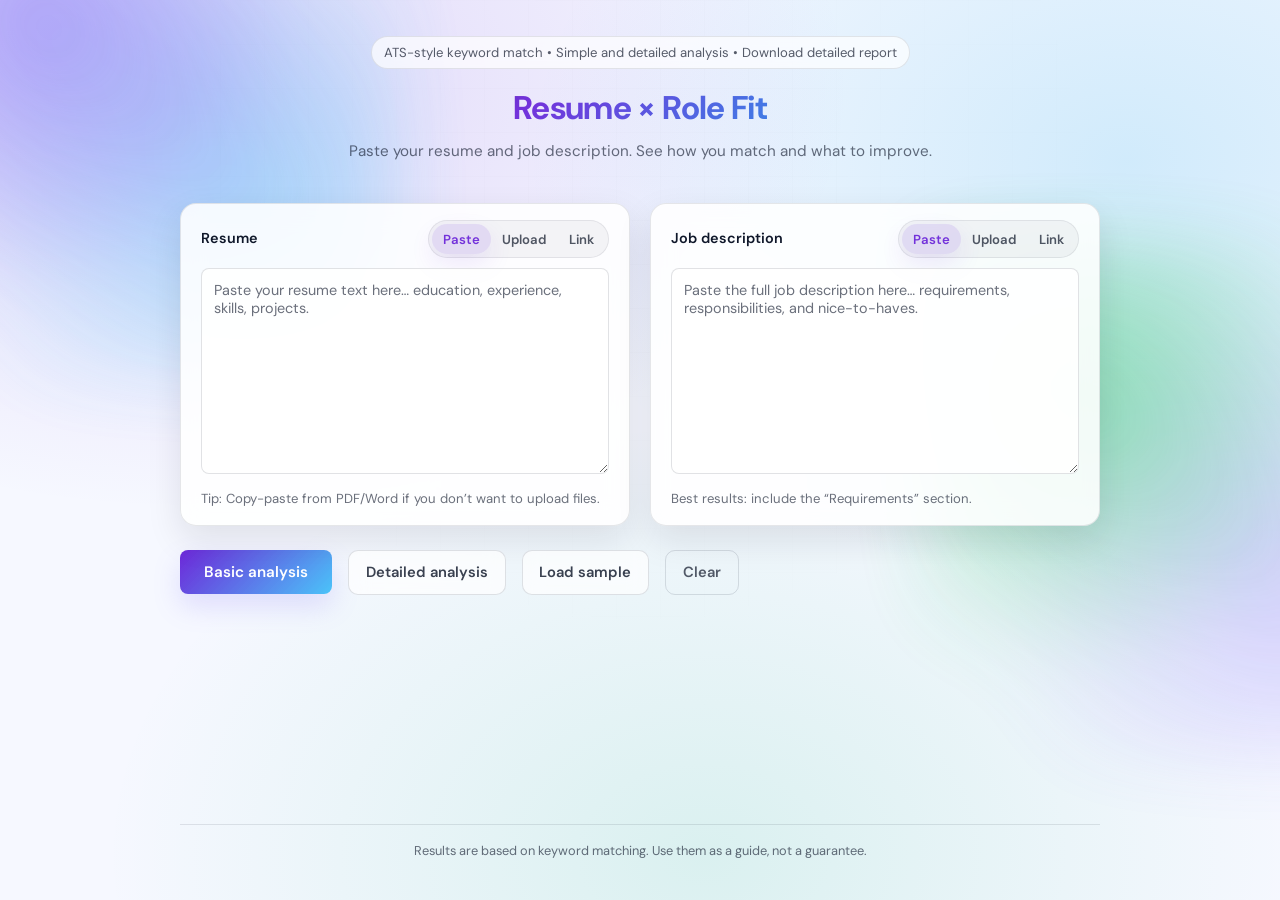
==== commit 669a0314: "Simplify app: no login/payments, add download detailed analysis" ====
--- a/static/index.html
+++ b/static/index.html
@@ -25,23 +25,8 @@
   </div>
 
   <div class="app">
-    <nav class="auth-bar" id="authBar">
-      <div class="auth-bar-inner">
-        <div class="auth-bar-left">
-          <span id="authUser" class="auth-user"></span>
-          <span id="authUsage" class="auth-usage"></span>
-        </div>
-        <div class="auth-bar-right">
-          <button type="button" id="authLogin" class="auth-link btn-link">Log in</button>
-          <button type="button" id="authSignup" class="auth-link btn-link">Sign up</button>
-          <button type="button" id="authUpgrade" class="btn-upgrade hidden">Upgrade — $10/mo</button>
-          <button type="button" id="authTopup" class="btn-topup hidden">Buy top-up $1</button>
-          <button type="button" id="authLogout" class="btn-ghost hidden">Log out</button>
-        </div>
-      </div>
-    </nav>
     <header class="header">
-      <div class="badge">ATS-style keyword match • Basic analysis free, no signup • Sign up for detailed reports</div>
+      <div class="badge">ATS-style keyword match • Simple and detailed analysis • Download detailed report</div>
       <h1>Resume × Role Fit</h1>
       <p class="tagline">Paste your resume and job description. See how you match and what to improve.</p>
     </header>
@@ -106,10 +91,6 @@
         <button type="button" id="sample" class="btn-secondary">Load sample</button>
         <button type="button" id="clear" class="btn-ghost">Clear</button>
         <p id="status" class="status" aria-live="polite"></p>
-      </div>
-      <div id="detailedGateMessage" class="detailed-gate hidden" role="alert">
-        <p id="detailedGateText"></p>
-        <div id="detailedGateActions" class="detailed-gate-actions"></div>
       </div>
 
       <section id="results" class="results hidden" aria-live="polite">
@@ -197,7 +178,10 @@
         </div>
 
         <section id="detailedResults" class="detailed-results hidden">
-          <h2>Detailed report</h2>
+          <div class="detailed-report-header">
+            <h2>Detailed report</h2>
+            <button type="button" id="downloadDetailed" class="btn-secondary">Download detailed analysis</button>
+          </div>
           <div id="detailed-content" class="detailed-content"></div>
         </section>
       </section>
@@ -208,71 +192,6 @@
     </footer>
   </div>
 
-  <!-- Login modal -->
-  <div id="loginModal" class="modal hidden" role="dialog" aria-labelledby="loginModalTitle" aria-modal="true">
-    <div class="modal-backdrop" data-dismiss="loginModal"></div>
-    <div class="modal-box">
-      <h2 id="loginModalTitle" class="modal-title">Log in</h2>
-      <form id="loginForm" class="modal-form">
-        <label for="loginEmail">Email</label>
-        <input type="email" id="loginEmail" name="email" required autocomplete="email" />
-        <label for="loginPassword">Password</label>
-        <input type="password" id="loginPassword" name="password" required autocomplete="current-password" />
-        <button type="submit" class="btn-analyze">Log in</button>
-        <button type="button" id="forgotPasswordTrigger" class="btn-ghost btn-link-small">Forgot password?</button>
-      </form>
-      <button type="button" class="modal-close" data-dismiss="loginModal" aria-label="Close">&times;</button>
-    </div>
-  </div>
-
-  <!-- Signup modal -->
-  <div id="signupModal" class="modal hidden" role="dialog" aria-labelledby="signupModalTitle" aria-modal="true">
-    <div class="modal-backdrop" data-dismiss="signupModal"></div>
-    <div class="modal-box">
-      <h2 id="signupModalTitle" class="modal-title">Sign up</h2>
-      <form id="signupForm" class="modal-form">
-        <label for="signupEmail">Email</label>
-        <input type="email" id="signupEmail" name="email" required autocomplete="email" />
-        <label for="signupPassword">Password</label>
-        <input type="password" id="signupPassword" name="password" required autocomplete="new-password" minlength="6" />
-        <button type="submit" class="btn-analyze">Create account</button>
-      </form>
-      <button type="button" class="modal-close" data-dismiss="signupModal" aria-label="Close">&times;</button>
-    </div>
-  </div>
-
-  <!-- Forgot password (request OTP) modal -->
-  <div id="forgotModal" class="modal hidden" role="dialog" aria-labelledby="forgotModalTitle" aria-modal="true">
-    <div class="modal-backdrop" data-dismiss="forgotModal"></div>
-    <div class="modal-box">
-      <h2 id="forgotModalTitle" class="modal-title">Reset password</h2>
-      <p class="modal-desc">Enter your email. We’ll send you a one-time code to reset your password.</p>
-      <form id="forgotForm" class="modal-form">
-        <label for="forgotEmail">Email</label>
-        <input type="email" id="forgotEmail" name="email" required autocomplete="email" />
-        <button type="submit" class="btn-analyze">Send OTP</button>
-      </form>
-      <button type="button" class="modal-close" data-dismiss="forgotModal" aria-label="Close">&times;</button>
-    </div>
-  </div>
-
-  <!-- Reset password (enter OTP + new password) modal -->
-  <div id="resetModal" class="modal hidden" role="dialog" aria-labelledby="resetModalTitle" aria-modal="true">
-    <div class="modal-backdrop" data-dismiss="resetModal"></div>
-    <div class="modal-box">
-      <h2 id="resetModalTitle" class="modal-title">Enter OTP and new password</h2>
-      <form id="resetForm" class="modal-form">
-        <input type="hidden" id="resetEmail" name="email" />
-        <label for="resetOtp">OTP (check your email)</label>
-        <input type="text" id="resetOtp" name="otp" required placeholder="6-digit code" maxlength="6" pattern="[0-9]*" inputmode="numeric" />
-        <label for="resetNewPassword">New password</label>
-        <input type="password" id="resetNewPassword" name="new_password" required minlength="6" autocomplete="new-password" />
-        <button type="submit" class="btn-analyze">Reset password</button>
-      </form>
-      <button type="button" class="modal-close" data-dismiss="resetModal" aria-label="Close">&times;</button>
-    </div>
-  </div>
-
   <script src="script.js"></script>
 </body>
 </html>
--- a/static/styles.css
+++ b/static/styles.css
@@ -225,6 +225,15 @@
   font-family: var(--font);
 }
 .detailed-results { margin-top: 1.5rem; }
+.detailed-report-header {
+  display: flex;
+  flex-wrap: wrap;
+  align-items: center;
+  justify-content: space-between;
+  gap: 0.75rem;
+  margin-bottom: 0.75rem;
+}
+.detailed-report-header h2 { font-size: 1.1rem; margin: 0; }
 .detailed-results h2 { font-size: 1.1rem; margin-bottom: 0.75rem; }
 .detailed-content {
   background: var(--surface);
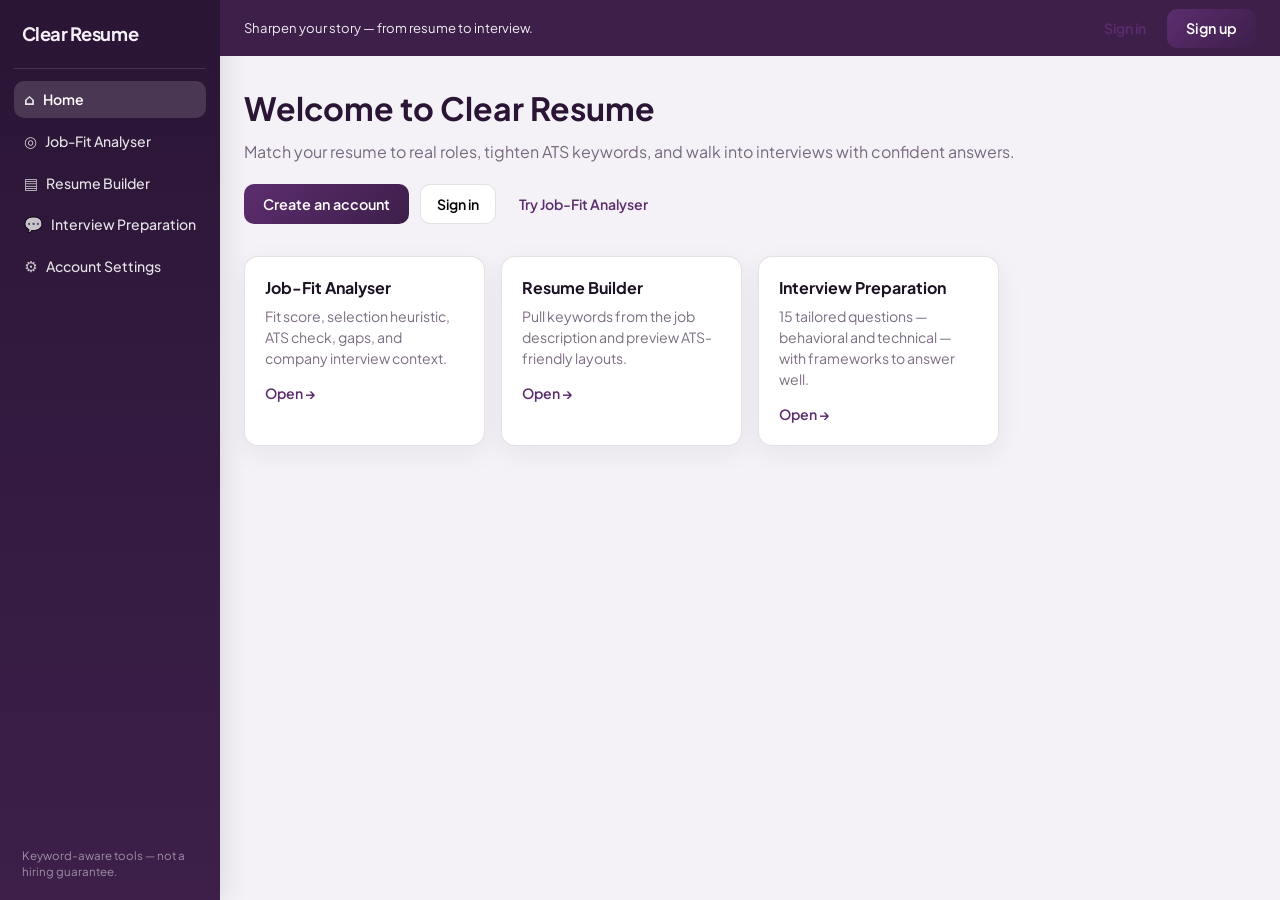
==== commit 3e55f590: "Initial commit: Clear Resume app" ====
--- a/static/index.html
+++ b/static/index.html
@@ -3,195 +3,337 @@
 <head>
   <meta charset="UTF-8" />
   <meta name="viewport" content="width=device-width, initial-scale=1.0" />
-  <title>Resume × Role Fit – Check How Your Resume Matches a Job</title>
-  <meta name="description" content="Paste your resume and a job description. Get a compatibility score, skills you match, gaps to work on, and topics to prepare. Free, privacy-friendly tool." />
-  <meta name="robots" content="index, follow" />
-  <!-- For SEO: replace the next line with your real tool URL, e.g. https://resume-job-analyzer.onrender.com -->
-  <link rel="canonical" href="https://resume-job-analyzer.onrender.com/" />
-  <meta property="og:title" content="Resume × Role Fit – Check How Your Resume Matches a Job" />
-  <meta property="og:description" content="Paste your resume and job description. Get compatibility score, skills match, and topics to prepare. Free tool." />
-  <meta property="og:type" content="website" />
-  <meta property="og:url" content="https://resume-job-analyzer.onrender.com/" />
+  <title>Clear Resume — Job fit, ATS resumes & interview prep</title>
+  <meta name="description" content="Clear Resume helps you analyze job fit, tune your resume for ATS, and prepare for interviews." />
   <link rel="preconnect" href="https://fonts.googleapis.com" />
   <link rel="preconnect" href="https://fonts.gstatic.com" crossorigin />
-  <link href="https://fonts.googleapis.com/css2?family=DM+Sans:ital,opsz,wght@0,9..40,400;0,9..40,500;0,9..40,600;0,9..40,700&family=JetBrains+Mono:wght@400;500&display=swap" rel="stylesheet" />
+  <link href="https://fonts.googleapis.com/css2?family=Plus+Jakarta+Sans:ital,wght@0,400;0,500;0,600;0,700;1,600&display=swap" rel="stylesheet" />
   <link rel="stylesheet" href="styles.css" />
 </head>
-<body>
-  <div class="bg" aria-hidden="true">
-    <div class="blob blob-a"></div>
-    <div class="blob blob-b"></div>
-    <div class="grid"></div>
+<body class="cr-body">
+  <div class="cr-shell">
+    <aside class="cr-sidebar" aria-label="Main navigation">
+      <div class="cr-brand">Clear Resume</div>
+      <nav class="cr-nav">
+        <button type="button" class="cr-nav-item is-active" data-nav="home"><span class="cr-nav-ic" aria-hidden="true">⌂</span> Home</button>
+        <button type="button" class="cr-nav-item" data-nav="job-fit"><span class="cr-nav-ic" aria-hidden="true">◎</span> Job-Fit Analyser</button>
+        <button type="button" class="cr-nav-item" data-nav="resume-builder"><span class="cr-nav-ic" aria-hidden="true">▤</span> Resume Builder</button>
+        <button type="button" class="cr-nav-item" data-nav="interview"><span class="cr-nav-ic" aria-hidden="true">💬</span> Interview Preparation</button>
+        <button type="button" class="cr-nav-item" data-nav="account"><span class="cr-nav-ic" aria-hidden="true">⚙</span> Account Settings</button>
+      </nav>
+      <div class="cr-sidebar-foot">
+        <p class="cr-sidebar-hint">Keyword-aware tools — not a hiring guarantee.</p>
+      </div>
+    </aside>
+
+    <div class="cr-content">
+      <header class="cr-topbar">
+        <div class="cr-topbar-inner">
+          <span class="cr-topbar-msg">Sharpen your story — from resume to interview.</span>
+          <div class="cr-topbar-actions" id="auth-bar">
+            <button type="button" class="cr-btn-ghost" id="btn-open-login">Sign in</button>
+            <button type="button" class="cr-btn-accent" id="btn-open-signup">Sign up</button>
+            <span class="cr-user-info hidden" id="auth-user-wrap">
+              <span id="auth-user-email"></span>
+              <button type="button" class="cr-btn-ghost sm" id="btn-logout">Log out</button>
+            </span>
+          </div>
+        </div>
+      </header>
+
+      <main class="cr-pages">
+        <!-- Home -->
+        <section class="cr-page" data-page="home" id="page-home">
+          <div class="cr-hero">
+            <h1>Welcome to Clear Resume</h1>
+            <p class="cr-lead">Match your resume to real roles, tighten ATS keywords, and walk into interviews with confident answers.</p>
+            <div class="cr-hero-actions">
+              <button type="button" class="cr-btn-accent" id="hero-signup">Create an account</button>
+              <button type="button" class="cr-btn-secondary" id="hero-login">Sign in</button>
+              <button type="button" class="cr-btn-ghost" data-goto="job-fit">Try Job-Fit Analyser</button>
+            </div>
+          </div>
+          <div class="cr-card-grid">
+            <article class="cr-card">
+              <h3>Job-Fit Analyser</h3>
+              <p>Fit score, selection heuristic, ATS check, gaps, and company interview context.</p>
+              <button type="button" class="cr-link-btn" data-goto="job-fit">Open →</button>
+            </article>
+            <article class="cr-card">
+              <h3>Resume Builder</h3>
+              <p>Pull keywords from the job description and preview ATS-friendly layouts.</p>
+              <button type="button" class="cr-link-btn" data-goto="resume-builder">Open →</button>
+            </article>
+            <article class="cr-card">
+              <h3>Interview Preparation</h3>
+              <p>15 tailored questions — behavioral and technical — with frameworks to answer well.</p>
+              <button type="button" class="cr-link-btn" data-goto="interview">Open →</button>
+            </article>
+          </div>
+        </section>
+
+        <!-- Job-Fit -->
+        <section class="cr-page hidden" data-page="job-fit" id="page-job-fit">
+          <h1 class="cr-page-title">Job-Fit Analyser</h1>
+          <p class="cr-page-sub">Paste or upload your resume and the job description for a full report.</p>
+          <div class="cr-two-col">
+            <div class="cr-field-block">
+              <label class="cr-label">Resume</label>
+              <div class="mode-tabs cr-mini-tabs" data-group="jf-resume" role="tablist">
+                <button type="button" class="tab is-active" data-mode="paste">Paste</button>
+                <button type="button" class="tab" data-mode="file">Upload</button>
+                <button type="button" class="tab" data-mode="link">Link</button>
+                <button type="button" class="tab" data-mode="saved">Saved</button>
+              </div>
+              <div class="mode-panel" data-group="jf-resume" data-mode="paste">
+                <textarea id="jf-resume-text" class="cr-textarea" rows="10" placeholder="Resume text…"></textarea>
+              </div>
+              <div class="mode-panel is-hidden" data-group="jf-resume" data-mode="file">
+                <input type="file" id="jf-resume-file" accept=".pdf,.docx,.txt" class="cr-file" />
+              </div>
+              <div class="mode-panel is-hidden" data-group="jf-resume" data-mode="link">
+                <input type="url" id="jf-resume-link" class="cr-input" placeholder="https://…" />
+              </div>
+              <div class="mode-panel is-hidden" data-group="jf-resume" data-mode="saved">
+                <select id="jf-resume-saved" class="cr-input"><option value="">Select a saved resume…</option></select>
+              </div>
+            </div>
+            <div class="cr-field-block">
+              <label class="cr-label">Job description</label>
+              <div class="mode-tabs cr-mini-tabs" data-group="jf-job" role="tablist">
+                <button type="button" class="tab is-active" data-mode="paste">Paste</button>
+                <button type="button" class="tab" data-mode="file">Upload</button>
+                <button type="button" class="tab" data-mode="link">Link</button>
+              </div>
+              <div class="mode-panel" data-group="jf-job" data-mode="paste">
+                <textarea id="jf-job-text" class="cr-textarea" rows="10" placeholder="Full job description…"></textarea>
+              </div>
+              <div class="mode-panel is-hidden" data-group="jf-job" data-mode="file">
+                <input type="file" id="jf-job-file" accept=".pdf,.docx,.txt" class="cr-file" />
+              </div>
+              <div class="mode-panel is-hidden" data-group="jf-job" data-mode="link">
+                <input type="url" id="jf-job-link" class="cr-input" placeholder="Job posting URL…" />
+              </div>
+              <label class="cr-label cr-mt">Company name (optional)</label>
+              <input type="text" id="jf-company" class="cr-input" placeholder="Helps tailor interview intel search" />
+            </div>
+          </div>
+          <div class="cr-actions-row">
+            <button type="button" class="cr-btn-accent" id="jf-run">Run full analysis</button>
+            <span class="cr-status" id="jf-status"></span>
+          </div>
+          <div id="jf-results" class="cr-results hidden"></div>
+        </section>
+
+        <!-- Resume Builder -->
+        <section class="cr-page hidden" data-page="resume-builder" id="page-resume-builder">
+          <h1 class="cr-page-title">Resume Builder</h1>
+          <p class="cr-hero-tag">We help you build <strong>ATS-friendly</strong> resumes — clean structure, honest keywords, layouts recruiters see every day.</p>
+          <div class="cr-two-col">
+            <div class="cr-field-block">
+              <label class="cr-label">Job description</label>
+              <textarea id="rb-jd" class="cr-textarea" rows="12" placeholder="Paste the job description to extract important keywords…"></textarea>
+            </div>
+            <div class="cr-field-block">
+              <label class="cr-label">Your resume</label>
+              <div class="mode-tabs cr-mini-tabs" data-group="rb-res" role="tablist">
+                <button type="button" class="tab is-active" data-mode="paste">Paste</button>
+                <button type="button" class="tab" data-mode="file">Upload</button>
+                <button type="button" class="tab" data-mode="saved">Saved</button>
+              </div>
+              <div class="mode-panel" data-group="rb-res" data-mode="paste">
+                <textarea id="rb-resume-text" class="cr-textarea" rows="12"></textarea>
+              </div>
+              <div class="mode-panel is-hidden" data-group="rb-res" data-mode="file">
+                <input type="file" id="rb-resume-file" accept=".pdf,.docx,.txt" class="cr-file" />
+              </div>
+              <div class="mode-panel is-hidden" data-group="rb-res" data-mode="saved">
+                <select id="rb-resume-saved" class="cr-input"><option value="">Select saved resume…</option></select>
+              </div>
+            </div>
+          </div>
+          <div class="cr-actions-row">
+            <button type="button" class="cr-btn-accent" id="rb-analyze">Analyze keywords & ATS</button>
+            <label class="cr-label-inline">Template</label>
+            <select id="rb-template" class="cr-input cr-input-inline"></select>
+            <button type="button" class="cr-btn-secondary" id="rb-preview">Preview ATS resume</button>
+          </div>
+          <p class="cr-status" id="rb-status"></p>
+          <div id="rb-output" class="cr-panel hidden"></div>
+          <div id="rb-preview-modal" class="cr-modal hidden" role="dialog" aria-modal="true">
+            <div class="cr-modal-backdrop" data-close-preview></div>
+            <div class="cr-modal-box cr-modal-wide">
+              <button type="button" class="cr-modal-x" data-close-preview aria-label="Close">×</button>
+              <h2 class="cr-modal-title">Preview</h2>
+              <iframe id="rb-preview-frame" class="cr-preview-frame" title="Resume preview"></iframe>
+              <div class="cr-preview-actions">
+                <button type="button" class="cr-btn-secondary" id="rb-download">Download HTML</button>
+                <button type="button" class="cr-btn-accent" id="rb-download-pdf">Download PDF</button>
+              </div>
+            </div>
+          </div>
+        </section>
+
+        <!-- Interview -->
+        <section class="cr-page hidden" data-page="interview" id="page-interview">
+          <h1 class="cr-page-title">Interview Preparation</h1>
+          <p class="cr-page-sub">Paste the role and job description. We generate 5 behavioral and 10 technical questions with answer frameworks.</p>
+          <label class="cr-label">Job description</label>
+          <textarea id="iv-jd" class="cr-textarea" rows="8"></textarea>
+          <label class="cr-label cr-mt">Resume context (optional)</label>
+          <textarea id="iv-resume" class="cr-textarea" rows="6" placeholder="Improves tailoring…"></textarea>
+          <label class="cr-label cr-mt">Company (optional)</label>
+          <input type="text" id="iv-company" class="cr-input" />
+          <div class="cr-actions-row">
+            <button type="button" class="cr-btn-accent" id="iv-run">Generate prep pack</button>
+            <span class="cr-status" id="iv-status"></span>
+          </div>
+          <div id="iv-out" class="cr-panel hidden"></div>
+        </section>
+
+        <!-- Account -->
+        <section class="cr-page hidden" data-page="account" id="page-account">
+          <h1 class="cr-page-title">Account Settings</h1>
+          <div id="account-guest" class="cr-panel">
+            <p>Sign in to manage your profile, upload resumes, and track completion.</p>
+            <button type="button" class="cr-btn-accent" id="account-login-cta">Sign in</button>
+          </div>
+          <div id="account-form-wrap" class="hidden">
+            <div class="cr-meter">
+              <div class="cr-meter-head">
+                <span>Profile complete</span>
+                <strong id="profile-pct">0%</strong>
+              </div>
+              <div class="cr-meter-bar"><div class="cr-meter-fill" id="profile-meter-fill"></div></div>
+            </div>
+
+            <h2 class="cr-subhead">Resumes</h2>
+            <p class="cr-hint">Upload multiple resumes; pick one as primary for quick fills.</p>
+            <div class="cr-upload-row">
+              <input type="text" id="up-resume-name" class="cr-input" placeholder="Label e.g. Software — 2025" />
+              <input type="file" id="up-resume-file" accept=".pdf,.docx,.txt" class="cr-file" />
+              <button type="button" class="cr-btn-secondary" id="up-resume-btn">Upload</button>
+            </div>
+            <ul id="resume-list" class="cr-resume-list"></ul>
+
+            <h2 class="cr-subhead cr-mt">Profile</h2>
+            <div class="cr-form-grid">
+              <input type="text" id="pf-first" class="cr-input" placeholder="First name" />
+              <input type="text" id="pf-last" class="cr-input" placeholder="Last name" />
+              <input type="email" id="pf-email" class="cr-input" placeholder="Email" />
+              <input type="text" id="pf-phone-cc" class="cr-input" placeholder="Country code e.g. +1" />
+              <input type="text" id="pf-phone" class="cr-input" placeholder="Phone" />
+              <input type="text" id="pf-address" class="cr-input cr-span-2" placeholder="Address" />
+              <input type="text" id="pf-city" class="cr-input" placeholder="City" />
+              <input type="text" id="pf-state" class="cr-input" placeholder="State" />
+              <input type="text" id="pf-zip" class="cr-input" placeholder="ZIP" />
+              <textarea id="pf-summary" class="cr-textarea cr-span-2" rows="3" placeholder="Profile summary"></textarea>
+              <input type="date" id="pf-birth" class="cr-input" />
+              <select id="pf-gender" class="cr-input">
+                <option value="">Gender</option>
+                <option value="female">Female</option>
+                <option value="male">Male</option>
+                <option value="nonbinary">Non-binary</option>
+                <option value="prefer_not">Prefer not to say</option>
+                <option value="other">Other</option>
+              </select>
+            </div>
+
+            <h3 class="cr-h3">Education</h3>
+            <div id="edu-rows"></div>
+            <button type="button" class="cr-btn-ghost sm" id="edu-add">+ Add education</button>
+
+            <h3 class="cr-h3 cr-mt">Experience</h3>
+            <div id="exp-rows"></div>
+            <button type="button" class="cr-btn-ghost sm" id="exp-add">+ Add experience</button>
+
+            <h3 class="cr-h3 cr-mt">Skills <span class="cr-hint">(search & tag, max 20)</span></h3>
+            <div class="cr-tag-input">
+              <input type="text" id="skill-search" class="cr-input" placeholder="Type to search skills…" list="skill-datalist" />
+              <datalist id="skill-datalist"></datalist>
+              <button type="button" class="cr-btn-secondary sm" id="skill-add">Add</button>
+            </div>
+            <div id="skill-tags" class="cr-tags"></div>
+
+            <h3 class="cr-h3 cr-mt">Desired profiles <span class="cr-hint">(max 5)</span></h3>
+            <div class="cr-tag-input">
+              <input type="text" id="role-search" class="cr-input" placeholder="Job title…" list="role-datalist" />
+              <datalist id="role-datalist"></datalist>
+              <button type="button" class="cr-btn-secondary sm" id="role-add">Add</button>
+            </div>
+            <div id="role-tags" class="cr-tags"></div>
+
+            <div class="cr-actions-row cr-mt">
+              <button type="button" class="cr-btn-accent" id="pf-save">Save changes</button>
+              <button type="button" class="cr-btn-secondary" id="pf-logout">Log out</button>
+              <button type="button" class="cr-btn-danger" id="pf-delete">Delete account</button>
+            </div>
+            <p class="cr-status" id="pf-status"></p>
+          </div>
+        </section>
+      </main>
+    </div>
   </div>
 
-  <div class="app">
-    <header class="header">
-      <div class="badge">ATS-style keyword match • Simple and detailed analysis • Download detailed report</div>
-      <h1>Resume × Role Fit</h1>
-      <p class="tagline">Paste your resume and job description. See how you match and what to improve.</p>
-    </header>
-
-    <main class="main">
-      <section class="inputs">
-        <div class="input-card">
-          <div class="input-head">
-            <label for="resume">Resume</label>
-            <div class="mode-tabs" data-group="resume" role="tablist" aria-label="Resume input mode">
-              <button type="button" class="tab is-active" data-mode="paste" role="tab" aria-selected="true">Paste</button>
-              <button type="button" class="tab" data-mode="file" role="tab" aria-selected="false">Upload</button>
-              <button type="button" class="tab" data-mode="link" role="tab" aria-selected="false">Link</button>
-            </div>
-          </div>
-
-          <div class="mode-panel" data-group="resume" data-mode="paste">
-            <textarea id="resume" placeholder="Paste your resume text here… education, experience, skills, projects." rows="10"></textarea>
-            <p class="hint">Tip: Copy-paste from PDF/Word if you don’t want to upload files.</p>
-          </div>
-
-          <div class="mode-panel is-hidden" data-group="resume" data-mode="file">
-            <input id="resume-file" class="file" type="file" accept=".pdf,.docx,.txt,.png,.jpg,.jpeg,.webp" />
-            <p class="hint">Supported: PDF, DOCX, TXT. Images use OCR (may require installing Tesseract).</p>
-          </div>
-
-          <div class="mode-panel is-hidden" data-group="resume" data-mode="link">
-            <input id="resume-link" class="text" type="url" inputmode="url" placeholder="Paste a link to the resume / listing (PDF, DOCX, or a webpage)" />
-            <p class="hint">If the link is private or requires login, paste the text instead.</p>
-          </div>
+  <!-- Auth modal -->
+  <div id="auth-modal" class="cr-modal hidden" role="dialog" aria-modal="true" aria-labelledby="auth-modal-title">
+    <div class="cr-modal-backdrop" data-close-auth></div>
+    <div class="cr-modal-box cr-auth-box">
+      <button type="button" class="cr-modal-x" data-close-auth aria-label="Close">×</button>
+      <h2 id="auth-modal-title" class="cr-auth-title">Login</h2>
+      <div class="cr-auth-tabs" id="auth-main-tabs">
+        <button type="button" class="cr-auth-tab is-active" data-auth-tab="login">Sign in</button>
+        <button type="button" class="cr-auth-tab" data-auth-tab="signup">Sign up</button>
+      </div>
+      <div id="auth-view-login">
+        <form id="form-login" class="cr-auth-form" data-form="login">
+          <input type="email" name="email" class="cr-input" placeholder="Email" required autocomplete="email" />
+          <div class="cr-password-wrap">
+            <input type="password" name="password" id="login-password" class="cr-input" placeholder="Password" required autocomplete="current-password" />
+            <button type="button" class="cr-toggle-pw" data-toggle="login-password" aria-label="Show password">👁</button>
+          </div>
+          <button type="submit" class="cr-btn-gold">Sign in</button>
+          <p class="cr-auth-forgot"><a href="#" id="forgot-link">Forgot password?</a></p>
+        </form>
+      </div>
+      <div id="auth-view-forgot" class="hidden">
+        <p class="cr-auth-desc">Enter your email. If you have a password account, we will send a reset link.</p>
+        <form id="form-forgot" class="cr-auth-form">
+          <input type="email" id="forgot-email" class="cr-input" placeholder="Email" required autocomplete="email" />
+          <button type="submit" class="cr-btn-gold">Send reset link</button>
+          <button type="button" class="cr-btn-ghost full-width" id="forgot-back">Back to sign in</button>
+        </form>
+        <p class="cr-status" id="forgot-status"></p>
+      </div>
+      <div id="auth-view-reset" class="hidden">
+        <p class="cr-auth-desc">Choose a new password for your account.</p>
+        <form id="form-reset" class="cr-auth-form">
+          <input type="hidden" id="reset-email" />
+          <input type="hidden" id="reset-token" />
+          <div class="cr-password-wrap">
+            <input type="password" id="reset-password" class="cr-input" placeholder="New password (8+ chars)" required autocomplete="new-password" minlength="8" />
+            <button type="button" class="cr-toggle-pw" data-toggle="reset-password" aria-label="Show password">👁</button>
+          </div>
+          <button type="submit" class="cr-btn-gold">Update password</button>
+        </form>
+        <p class="cr-status" id="reset-status"></p>
+      </div>
+      <form id="form-signup" class="cr-auth-form hidden" data-form="signup">
+        <input type="email" name="email" class="cr-input" placeholder="Email" required autocomplete="email" />
+        <div class="cr-password-wrap">
+          <input type="password" name="password" id="signup-password" class="cr-input" placeholder="Password (8+ chars)" required autocomplete="new-password" />
+          <button type="button" class="cr-toggle-pw" data-toggle="signup-password" aria-label="Show password">👁</button>
         </div>
-        <div class="input-card">
-          <div class="input-head">
-            <label for="job">Job description</label>
-            <div class="mode-tabs" data-group="job" role="tablist" aria-label="Job input mode">
-              <button type="button" class="tab is-active" data-mode="paste" role="tab" aria-selected="true">Paste</button>
-              <button type="button" class="tab" data-mode="file" role="tab" aria-selected="false">Upload</button>
-              <button type="button" class="tab" data-mode="link" role="tab" aria-selected="false">Link</button>
-            </div>
-          </div>
-
-          <div class="mode-panel" data-group="job" data-mode="paste">
-            <textarea id="job" placeholder="Paste the full job description here… requirements, responsibilities, and nice-to-haves." rows="10"></textarea>
-            <p class="hint">Best results: include the “Requirements” section.</p>
-          </div>
-
-          <div class="mode-panel is-hidden" data-group="job" data-mode="file">
-            <input id="job-file" class="file" type="file" accept=".pdf,.docx,.txt,.png,.jpg,.jpeg,.webp" />
-            <p class="hint">Supported: PDF, DOCX, TXT. Images use OCR (may require installing Tesseract).</p>
-          </div>
-
-          <div class="mode-panel is-hidden" data-group="job" data-mode="link">
-            <input id="job-link" class="text" type="url" inputmode="url" placeholder="Paste the job post link (webpage or PDF)" />
-            <p class="hint">If the job post is behind a login, paste the text instead.</p>
-          </div>
-        </div>
-      </section>
-
-      <div class="actions">
-        <button type="button" id="analyze" class="btn-analyze">Basic analysis</button>
-        <button type="button" id="analyzeDetailed" class="btn-secondary">Detailed analysis</button>
-        <button type="button" id="sample" class="btn-secondary">Load sample</button>
-        <button type="button" id="clear" class="btn-ghost">Clear</button>
-        <p id="status" class="status" aria-live="polite"></p>
-      </div>
-
-      <section id="results" class="results hidden" aria-live="polite">
-        <div class="mini-stats" role="group" aria-label="Match summary">
-          <div class="mini-stat">
-            <div class="mini-k">Matched</div>
-            <div class="mini-v"><span id="matched-count">—</span> / <span id="required-count">—</span></div>
-          </div>
-          <div class="mini-stat">
-            <div class="mini-k">Gaps</div>
-            <div class="mini-v" id="gap-count">—</div>
-          </div>
-          <div class="mini-stat">
-            <div class="mini-k">Tip</div>
-            <div class="mini-v mini-tip">Add missing skills to projects/experience bullets (only if true).</div>
-          </div>
-        </div>
-
-        <div class="score-cards">
-          <div class="score-card compatibility">
-            <div class="score-top">
-              <div>
-                <span class="score-label">Compatibility</span>
-                <p class="score-hint">How many job skills you already show</p>
-              </div>
-              <div id="compat-ring" class="ring" style="--p: 0">
-                <div class="ring-inner">
-                  <div class="ring-value"><span id="compat-value">—</span><span class="ring-suffix">%</span></div>
-                  <div class="ring-sub">match</div>
-                </div>
-              </div>
-            </div>
-          </div>
-          <div class="score-card chance">
-            <div class="score-top">
-              <div>
-                <span class="score-label">Selection chance</span>
-                <p class="score-hint">Heuristic shortlist estimate (guidance only)</p>
-              </div>
-              <div id="chance-ring" class="ring ring-accent" style="--p: 0">
-                <div class="ring-inner">
-                  <div class="ring-value"><span id="chance-value">—</span><span class="ring-suffix">%</span></div>
-                  <div class="ring-sub">chance</div>
-                </div>
-              </div>
-            </div>
-          </div>
-        </div>
-
-        <div class="panels">
-          <div class="panel strong">
-            <h2>You’re strong in</h2>
-            <p class="panel-desc">Skills from the job that appear in your resume.</p>
-            <ul id="strong-list" class="skill-list"></ul>
-          </div>
-          <div class="panel improve">
-            <h2>Consider working on</h2>
-            <p class="panel-desc">Skills the job asks for that aren’t clearly reflected yet.</p>
-            <ul id="improve-list" class="skill-list"></ul>
-          </div>
-          <div class="panel other">
-            <h2>Other relevant skills</h2>
-            <p class="panel-desc">Skills in your resume that weren’t in the job description.</p>
-            <ul id="other-list" class="skill-list"></ul>
-          </div>
-        </div>
-
-        <div class="insights">
-          <div class="insight-card">
-            <h2>Fit summary</h2>
-            <p id="fit-summary" class="insight-text">—</p>
-          </div>
-
-          <div class="insight-card">
-            <h2>Major alignment</h2>
-            <div id="alignment-list" class="stack"></div>
-            <h3 class="subhead">Major gaps</h3>
-            <div id="gaps-list" class="stack"></div>
-          </div>
-
-          <div class="insight-card">
-            <h2>Topics to prepare</h2>
-            <div id="topics-list" class="topics"></div>
-          </div>
-        </div>
-
-        <section id="detailedResults" class="detailed-results hidden">
-          <div class="detailed-report-header">
-            <h2>Detailed report</h2>
-            <button type="button" id="downloadDetailed" class="btn-secondary">Download detailed analysis</button>
-          </div>
-          <div id="detailed-content" class="detailed-content"></div>
-        </section>
-      </section>
-    </main>
-
-    <footer class="footer">
-      <p>Results are based on keyword matching. Use them as a guide, not a guarantee.</p>
-    </footer>
+        <button type="submit" class="cr-btn-gold">Create account</button>
+      </form>
+      <p class="cr-auth-divider" id="oauth-divider"><span>or continue with</span></p>
+      <a class="cr-btn-google" id="btn-oauth-google" href="/api/auth/google/start">Continue with Google</a>
+      <a class="cr-btn-linkedin" id="btn-oauth-linkedin" href="/api/auth/linkedin/start">Continue with LinkedIn</a>
+      <p class="cr-auth-note" id="oauth-config-note">Configure Google / LinkedIn OAuth and redirect URLs in your hosting environment.</p>
+      <p class="cr-auth-switch" id="auth-switch-line"></p>
+    </div>
   </div>
 
-  <script src="script.js"></script>
+  <script src="app.js"></script>
 </body>
 </html>
--- a/static/styles.css
+++ b/static/styles.css
@@ -849,3 +849,839 @@
   color: var(--text-muted);
   margin: 0;
 }
+
+/* ========== Clear Resume (brinjal / eggplant theme) ========== */
+.cr-body {
+  --cr-brinjal: #3d1f4a;
+  --cr-brinjal-deep: #2a1535;
+  --cr-brinjal-mid: #5c2d6e;
+  --cr-brinjal-light: #7b4a8f;
+  --cr-gold: #e8c547;
+  --cr-gold-text: #1a1208;
+  --cr-surface: #ffffff;
+  --cr-muted: rgba(42, 21, 53, 0.62);
+  --cr-border: rgba(42, 21, 53, 0.12);
+  margin: 0;
+  min-height: 100vh;
+  font-family: "Plus Jakarta Sans", var(--font), system-ui, sans-serif;
+  background: #f4f2f7;
+  color: #1c1224;
+}
+
+.cr-body .hidden {
+  display: none !important;
+}
+
+.cr-shell {
+  display: flex;
+  min-height: 100vh;
+}
+
+.cr-sidebar {
+  width: 220px;
+  flex-shrink: 0;
+  background: linear-gradient(180deg, var(--cr-brinjal-deep) 0%, var(--cr-brinjal) 100%);
+  color: #f5f0f8;
+  display: flex;
+  flex-direction: column;
+  padding: 1.25rem 0.85rem;
+  box-shadow: 4px 0 24px rgba(42, 21, 53, 0.12);
+}
+
+.cr-brand {
+  font-weight: 700;
+  font-size: 1.15rem;
+  letter-spacing: -0.02em;
+  padding: 0 0.5rem 1.25rem;
+  border-bottom: 1px solid rgba(255, 255, 255, 0.12);
+  margin-bottom: 0.75rem;
+}
+
+.cr-nav {
+  display: flex;
+  flex-direction: column;
+  gap: 0.25rem;
+}
+
+.cr-nav-item {
+  display: flex;
+  align-items: center;
+  gap: 0.5rem;
+  width: 100%;
+  text-align: left;
+  padding: 0.55rem 0.65rem;
+  border: none;
+  border-radius: 10px;
+  background: transparent;
+  color: rgba(255, 255, 255, 0.88);
+  font-family: inherit;
+  font-size: 0.88rem;
+  font-weight: 500;
+  cursor: pointer;
+  transition: background 0.15s, color 0.15s;
+}
+
+.cr-nav-item:hover {
+  background: rgba(255, 255, 255, 0.08);
+}
+
+.cr-nav-item.is-active {
+  background: rgba(255, 255, 255, 0.14);
+  color: #fff;
+  font-weight: 600;
+}
+
+.cr-nav-ic {
+  opacity: 0.85;
+  font-size: 0.95rem;
+}
+
+.cr-sidebar-foot {
+  margin-top: auto;
+  padding: 1rem 0.5rem 0;
+}
+
+.cr-sidebar-hint {
+  font-size: 0.72rem;
+  line-height: 1.4;
+  color: rgba(255, 255, 255, 0.5);
+  margin: 0;
+}
+
+.cr-content {
+  flex: 1;
+  display: flex;
+  flex-direction: column;
+  min-width: 0;
+}
+
+.cr-topbar {
+  background: var(--cr-brinjal);
+  color: #fff;
+  padding: 0.55rem 1.5rem;
+}
+
+.cr-topbar-inner {
+  max-width: 1100px;
+  margin: 0 auto;
+  display: flex;
+  align-items: center;
+  justify-content: space-between;
+  gap: 1rem;
+  flex-wrap: wrap;
+}
+
+.cr-topbar-msg {
+  font-size: 0.82rem;
+  opacity: 0.92;
+}
+
+.cr-topbar-actions {
+  display: flex;
+  align-items: center;
+  gap: 0.5rem;
+}
+
+.cr-pages {
+  flex: 1;
+  padding: 1.75rem 1.5rem 2.5rem;
+  max-width: 1100px;
+  margin: 0 auto;
+  width: 100%;
+}
+
+.cr-page-title {
+  font-size: 1.65rem;
+  font-weight: 700;
+  margin: 0 0 0.35rem;
+  color: var(--cr-brinjal-deep);
+}
+
+.cr-page-sub,
+.cr-lead {
+  color: var(--cr-muted);
+  margin: 0 0 1.25rem;
+  max-width: 52rem;
+}
+
+.cr-hero {
+  margin-bottom: 2rem;
+}
+
+.cr-hero h1 {
+  font-size: 2rem;
+  font-weight: 700;
+  margin: 0 0 0.5rem;
+  color: var(--cr-brinjal-deep);
+}
+
+.cr-hero-actions {
+  display: flex;
+  flex-wrap: wrap;
+  gap: 0.65rem;
+  margin-top: 1rem;
+}
+
+.cr-card-grid {
+  display: grid;
+  grid-template-columns: repeat(auto-fill, minmax(240px, 1fr));
+  gap: 1rem;
+}
+
+.cr-card {
+  background: var(--cr-surface);
+  border: 1px solid var(--cr-border);
+  border-radius: 14px;
+  padding: 1.15rem 1.25rem;
+  box-shadow: 0 8px 28px rgba(42, 21, 53, 0.06);
+}
+
+.cr-card h3 {
+  margin: 0 0 0.4rem;
+  font-size: 1rem;
+}
+
+.cr-card p {
+  margin: 0 0 0.75rem;
+  font-size: 0.88rem;
+  color: var(--cr-muted);
+}
+
+.cr-link-btn {
+  background: none;
+  border: none;
+  padding: 0;
+  color: var(--cr-brinjal-mid);
+  font-weight: 600;
+  font-family: inherit;
+  cursor: pointer;
+  font-size: 0.88rem;
+}
+
+.cr-link-btn:hover {
+  text-decoration: underline;
+}
+
+.cr-two-col {
+  display: grid;
+  grid-template-columns: 1fr 1fr;
+  gap: 1.25rem;
+}
+
+@media (max-width: 800px) {
+  .cr-two-col {
+    grid-template-columns: 1fr;
+  }
+  .cr-shell {
+    flex-direction: column;
+  }
+  .cr-sidebar {
+    width: 100%;
+    flex-direction: row;
+    flex-wrap: wrap;
+    align-items: center;
+    gap: 0.5rem;
+    padding: 0.75rem 1rem;
+  }
+  .cr-brand {
+    border: none;
+    margin: 0;
+    padding: 0 0.5rem 0 0;
+  }
+  .cr-nav {
+    flex-direction: row;
+    flex-wrap: wrap;
+    flex: 1;
+  }
+  .cr-sidebar-foot {
+    display: none;
+  }
+}
+
+.cr-field-block {
+  background: var(--cr-surface);
+  border: 1px solid var(--cr-border);
+  border-radius: 14px;
+  padding: 1rem 1.15rem;
+}
+
+.cr-label {
+  display: block;
+  font-weight: 600;
+  font-size: 0.88rem;
+  margin-bottom: 0.4rem;
+}
+
+.cr-label-inline {
+  font-weight: 600;
+  font-size: 0.85rem;
+  margin-right: 0.5rem;
+}
+
+.cr-mt {
+  margin-top: 0.85rem;
+}
+
+.cr-textarea,
+.cr-input,
+.cr-file {
+  width: 100%;
+  padding: 0.65rem 0.75rem;
+  border: 1px solid var(--cr-border);
+  border-radius: 10px;
+  font-family: inherit;
+  font-size: 0.9rem;
+  box-sizing: border-box;
+}
+
+.cr-textarea:focus,
+.cr-input:focus {
+  outline: none;
+  border-color: var(--cr-brinjal-light);
+  box-shadow: 0 0 0 3px rgba(92, 45, 110, 0.15);
+}
+
+.cr-mini-tabs {
+  margin-bottom: 0.5rem;
+}
+
+.cr-mini-tabs .tab {
+  font-size: 0.78rem;
+  padding: 0.32rem 0.55rem;
+}
+
+.cr-mini-tabs .tab.is-active {
+  background: rgba(92, 45, 110, 0.18);
+  color: var(--cr-brinjal-deep);
+}
+
+.cr-actions-row {
+  display: flex;
+  flex-wrap: wrap;
+  align-items: center;
+  gap: 0.65rem;
+  margin-top: 1rem;
+}
+
+.cr-btn-accent {
+  padding: 0.65rem 1.2rem;
+  border: none;
+  border-radius: 10px;
+  background: linear-gradient(135deg, var(--cr-brinjal-mid), var(--cr-brinjal));
+  color: #fff;
+  font-weight: 600;
+  font-family: inherit;
+  cursor: pointer;
+  font-size: 0.9rem;
+}
+
+.cr-btn-accent:hover {
+  filter: brightness(1.05);
+}
+
+.cr-btn-secondary {
+  padding: 0.62rem 1rem;
+  border-radius: 10px;
+  border: 1px solid var(--cr-border);
+  background: #fff;
+  font-weight: 600;
+  font-family: inherit;
+  cursor: pointer;
+  font-size: 0.88rem;
+}
+
+.cr-btn-ghost {
+  padding: 0.5rem 0.75rem;
+  border-radius: 8px;
+  border: 1px solid transparent;
+  background: transparent;
+  color: var(--cr-brinjal-mid);
+  font-weight: 600;
+  font-family: inherit;
+  cursor: pointer;
+  font-size: 0.88rem;
+}
+
+.cr-btn-ghost.sm,
+.cr-btn-secondary.sm {
+  padding: 0.35rem 0.55rem;
+  font-size: 0.8rem;
+}
+
+.cr-btn-ghost:hover {
+  background: rgba(92, 45, 110, 0.08);
+}
+
+.cr-btn-danger {
+  padding: 0.62rem 1rem;
+  border-radius: 10px;
+  border: 1px solid #c45c6a;
+  background: #fff5f5;
+  color: #9b2c3a;
+  font-weight: 600;
+  font-family: inherit;
+  cursor: pointer;
+}
+
+.cr-status {
+  font-size: 0.88rem;
+  color: var(--cr-muted);
+}
+
+.cr-results,
+.cr-panel {
+  margin-top: 1.25rem;
+  background: var(--cr-surface);
+  border: 1px solid var(--cr-border);
+  border-radius: 14px;
+  padding: 1.25rem 1.35rem;
+  font-size: 0.9rem;
+  line-height: 1.55;
+}
+
+.cr-report-grid {
+  display: grid;
+  grid-template-columns: repeat(auto-fill, minmax(140px, 1fr));
+  gap: 0.75rem;
+  margin-bottom: 1rem;
+}
+
+.cr-stat {
+  background: #faf8fc;
+  border-radius: 10px;
+  padding: 0.75rem;
+  border: 1px solid var(--cr-border);
+}
+
+.cr-stat span {
+  display: block;
+  font-size: 0.75rem;
+  color: var(--cr-muted);
+}
+
+.cr-stat strong {
+  font-size: 1.15rem;
+  color: var(--cr-brinjal-deep);
+}
+
+.cr-cta-row {
+  display: flex;
+  flex-wrap: wrap;
+  gap: 0.65rem;
+  margin: 1rem 0;
+}
+
+.cr-h3 {
+  font-size: 1rem;
+  margin: 1.1rem 0 0.4rem;
+  color: var(--cr-brinjal-deep);
+}
+
+.cr-hint {
+  font-size: 0.8rem;
+  color: var(--cr-muted);
+  font-weight: 400;
+}
+
+.cr-mono {
+  font-family: var(--font-mono), ui-monospace, monospace;
+  font-size: 0.82rem;
+  word-break: break-word;
+}
+
+.cr-input-inline {
+  width: auto;
+  min-width: 200px;
+  max-width: 100%;
+}
+
+.cr-modal {
+  position: fixed;
+  inset: 0;
+  z-index: 2000;
+  display: flex;
+  align-items: center;
+  justify-content: center;
+  padding: 1rem;
+}
+
+.cr-modal.hidden {
+  display: none !important;
+}
+
+.cr-modal-backdrop {
+  position: absolute;
+  inset: 0;
+  background: rgba(26, 18, 36, 0.45);
+}
+
+.cr-modal-box {
+  position: relative;
+  background: #fff;
+  border-radius: 14px;
+  padding: 1.75rem 1.5rem;
+  max-width: 420px;
+  width: 100%;
+  box-shadow: 0 24px 60px rgba(42, 21, 53, 0.2);
+}
+
+.cr-modal-wide {
+  max-width: 900px;
+  max-height: 92vh;
+  display: flex;
+  flex-direction: column;
+}
+
+.cr-modal-x {
+  position: absolute;
+  top: 0.65rem;
+  right: 0.85rem;
+  border: none;
+  background: none;
+  font-size: 1.5rem;
+  cursor: pointer;
+  color: var(--cr-muted);
+  line-height: 1;
+}
+
+.cr-modal-title {
+  margin: 0 0 0.75rem;
+  font-size: 1.1rem;
+}
+
+.cr-preview-frame {
+  flex: 1;
+  min-height: 420px;
+  width: 100%;
+  border: 1px solid var(--cr-border);
+  border-radius: 10px;
+  margin-bottom: 1rem;
+  background: #fff;
+}
+
+.cr-auth-box {
+  text-align: center;
+}
+
+.cr-auth-title {
+  margin: 0 0 1rem;
+  font-size: 1.5rem;
+  font-weight: 700;
+}
+
+.cr-auth-tabs {
+  display: flex;
+  gap: 0.5rem;
+  margin-bottom: 1rem;
+}
+
+.cr-auth-tab {
+  flex: 1;
+  padding: 0.45rem;
+  border: 1px solid var(--cr-border);
+  border-radius: 8px;
+  background: #faf8fc;
+  font-family: inherit;
+  font-weight: 600;
+  cursor: pointer;
+}
+
+.cr-auth-tab.is-active {
+  border-color: var(--cr-brinjal-light);
+  background: rgba(92, 45, 110, 0.1);
+  color: var(--cr-brinjal-deep);
+}
+
+.cr-auth-form {
+  text-align: left;
+}
+
+.cr-auth-form .cr-input {
+  margin-bottom: 0.65rem;
+}
+
+.cr-password-wrap {
+  position: relative;
+  margin-bottom: 0.65rem;
+}
+
+.cr-password-wrap .cr-input {
+  padding-right: 2.5rem;
+  margin-bottom: 0;
+}
+
+.cr-toggle-pw {
+  position: absolute;
+  right: 0.5rem;
+  top: 50%;
+  transform: translateY(-50%);
+  border: none;
+  background: none;
+  cursor: pointer;
+  opacity: 0.6;
+}
+
+.cr-btn-gold {
+  width: 100%;
+  padding: 0.75rem;
+  border: none;
+  border-radius: 10px;
+  background: var(--cr-gold);
+  color: var(--cr-gold-text);
+  font-weight: 700;
+  font-family: inherit;
+  font-size: 0.95rem;
+  cursor: pointer;
+  margin-top: 0.25rem;
+}
+
+.cr-auth-forgot {
+  text-align: center;
+  margin: 0.75rem 0 0;
+  font-size: 0.88rem;
+}
+
+.cr-auth-forgot a {
+  color: var(--cr-brinjal-mid);
+}
+
+.cr-auth-divider {
+  text-align: center;
+  font-size: 0.78rem;
+  color: var(--cr-muted);
+  margin: 1.25rem 0;
+  position: relative;
+}
+
+.cr-auth-divider span {
+  background: #fff;
+  padding: 0 0.5rem;
+  position: relative;
+  z-index: 1;
+}
+
+.cr-auth-divider::before {
+  content: "";
+  position: absolute;
+  left: 0;
+  right: 0;
+  top: 50%;
+  height: 1px;
+  background: var(--cr-border);
+}
+
+.cr-btn-google {
+  display: block;
+  width: 100%;
+  padding: 0.65rem;
+  border-radius: 10px;
+  background: #4285f4;
+  color: #fff;
+  font-weight: 600;
+  text-decoration: none;
+  font-size: 0.9rem;
+  margin-bottom: 0.5rem;
+  text-align: center;
+}
+
+.cr-btn-linkedin {
+  display: block;
+  width: 100%;
+  padding: 0.65rem;
+  border-radius: 10px;
+  background: #0a66c2;
+  color: #fff;
+  font-weight: 600;
+  border: none;
+  font-family: inherit;
+  font-size: 0.9rem;
+  cursor: pointer;
+  text-align: center;
+  text-decoration: none;
+  box-sizing: border-box;
+}
+
+.cr-btn-linkedin:hover {
+  filter: brightness(1.06);
+}
+
+.cr-preview-actions {
+  display: flex;
+  flex-wrap: wrap;
+  gap: 0.65rem;
+  align-items: center;
+}
+
+.cr-auth-desc {
+  font-size: 0.88rem;
+  color: var(--cr-muted);
+  text-align: left;
+  margin: 0 0 0.75rem;
+}
+
+.cr-btn-ghost.full-width {
+  width: 100%;
+  margin-top: 0.5rem;
+}
+
+.cr-auth-note {
+  font-size: 0.72rem;
+  color: var(--cr-muted);
+  margin: 0.35rem 0 0;
+}
+
+.cr-meter {
+  background: #faf8fc;
+  border: 1px solid var(--cr-border);
+  border-radius: 12px;
+  padding: 1rem 1.15rem;
+  margin-bottom: 1.25rem;
+}
+
+.cr-meter-head {
+  display: flex;
+  justify-content: space-between;
+  font-size: 0.9rem;
+  margin-bottom: 0.4rem;
+}
+
+.cr-meter-bar {
+  height: 8px;
+  background: rgba(92, 45, 110, 0.12);
+  border-radius: 999px;
+  overflow: hidden;
+}
+
+.cr-meter-fill {
+  height: 100%;
+  width: 0%;
+  background: linear-gradient(90deg, var(--cr-brinjal-mid), var(--cr-brinjal-light));
+  border-radius: 999px;
+  transition: width 0.35s ease;
+}
+
+.cr-subhead {
+  font-size: 1.05rem;
+  margin: 1.25rem 0 0.35rem;
+}
+
+.cr-form-grid {
+  display: grid;
+  grid-template-columns: 1fr 1fr;
+  gap: 0.65rem;
+}
+
+.cr-span-2 {
+  grid-column: span 2;
+}
+
+@media (max-width: 600px) {
+  .cr-form-grid {
+    grid-template-columns: 1fr;
+  }
+  .cr-span-2 {
+    grid-column: span 1;
+  }
+}
+
+.cr-repeat-block {
+  display: grid;
+  grid-template-columns: 1fr 1fr;
+  gap: 0.5rem;
+  padding: 0.75rem;
+  border: 1px dashed var(--cr-border);
+  border-radius: 10px;
+  margin-bottom: 0.5rem;
+  align-items: center;
+}
+
+.cr-check {
+  font-size: 0.82rem;
+  display: flex;
+  align-items: center;
+  gap: 0.35rem;
+}
+
+.cr-tag-input {
+  display: flex;
+  flex-wrap: wrap;
+  gap: 0.5rem;
+  align-items: center;
+  margin-bottom: 0.5rem;
+}
+
+.cr-tag-input .cr-input {
+  flex: 1;
+  min-width: 160px;
+}
+
+.cr-tags {
+  display: flex;
+  flex-wrap: wrap;
+  gap: 0.4rem;
+}
+
+.cr-tag {
+  display: inline-flex;
+  align-items: center;
+  gap: 0.25rem;
+  padding: 0.25rem 0.5rem;
+  background: rgba(92, 45, 110, 0.12);
+  border-radius: 999px;
+  font-size: 0.82rem;
+}
+
+.cr-tag button {
+  border: none;
+  background: none;
+  cursor: pointer;
+  font-size: 1rem;
+  line-height: 1;
+  padding: 0 0 0 0.15rem;
+  color: var(--cr-brinjal-deep);
+}
+
+.cr-resume-list {
+  list-style: none;
+  padding: 0;
+  margin: 0.5rem 0 0;
+}
+
+.cr-resume-li {
+  display: flex;
+  flex-wrap: wrap;
+  align-items: center;
+  gap: 0.5rem;
+  padding: 0.45rem 0;
+  border-bottom: 1px solid var(--cr-border);
+  font-size: 0.88rem;
+}
+
+.cr-upload-row {
+  display: flex;
+  flex-wrap: wrap;
+  gap: 0.5rem;
+  align-items: center;
+}
+
+.cr-upload-row .cr-input {
+  flex: 1;
+  min-width: 140px;
+}
+
+.cr-iv-q {
+  margin-bottom: 1rem;
+  padding-bottom: 1rem;
+  border-bottom: 1px solid var(--cr-border);
+}
+
+.cr-hero-tag {
+  font-size: 1rem;
+  color: var(--cr-muted);
+  margin: 0 0 1.25rem;
+  max-width: 40rem;
+}
+
+.mode-panel.is-hidden {
+  display: none;
+}
